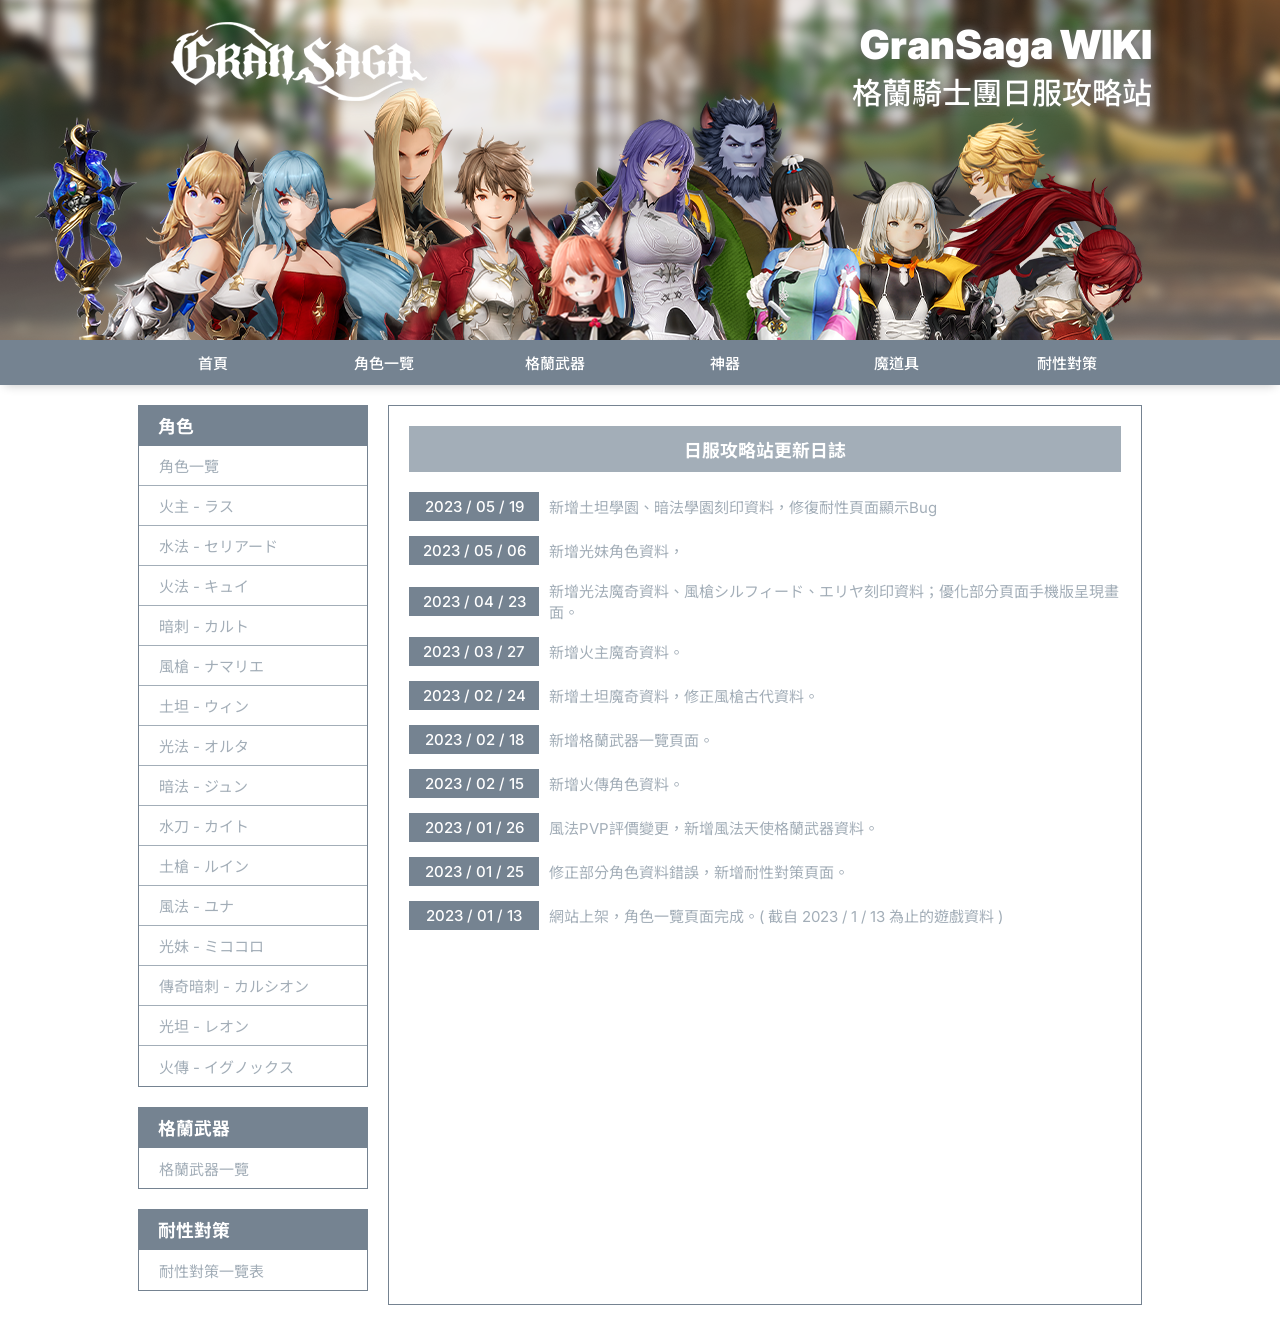
==== index.html @ 06c872b1 "mikokoro rank update" ====
<!DOCTYPE html>
<html lang="zh-tw">

<head>

  <!-- Google tag (gtag.js) -->
  <script async src="https://www.googletagmanager.com/gtag/js?id=G-GYT0PRQZS4"></script>
  <script>
    window.dataLayer = window.dataLayer || [];
    function gtag() { dataLayer.push(arguments); }
    gtag('js', new Date());

    gtag('config', 'G-GYT0PRQZS4');
  </script>

  <meta charset="UTF-8" />
  <link rel="icon" type="image/png" href="[data-uri]" />
  <meta name="viewport" content="width=device-width, initial-scale=1.0" />
  <title>GranSaga zh-tw wiki index</title>
  <script type="module" crossorigin src="./assets/index-f7aef36d.js"></script>
  <link rel="stylesheet" href="./assets/index-c92816d4.css">
</head>



<body>
  <div id="app"></div>
  
</body>

</html>
---- assets/index-c92816d4.css ----
@import"https://fonts.googleapis.com/css2?family=Inter:wght@100;200;300;400;500;600;700;800;900&family=Noto+Sans+JP:wght@100;300;400;500;700;900&family=Noto+Sans+TC:wght@100;300;400;500;700;900&display=swap";*{-webkit-box-sizing:border-box;-moz-box-sizing:border-box;box-sizing:border-box;padding:0;margin:0}body,div,h1,h2,h3,h4,h5,h6,form,input,button,textarea,th,td,figure{margin:0;padding:0;-moz-text-size-adjust:none;-ms-text-size-adjust:none;-webkit-text-size-adjust:none;text-size-adjust:none}img{max-width:100%;height:auto;border:0}h1,h2,h3,h4,h5,h6{font-size:100%;font-weight:400}table{border-collapse:collapse;border-spacing:0}a{text-decoration:none;-webkit-transition:all .3s;-moz-transition:all .3s;-o-transition:all .3s;transition:all .3s}a:hover{text-decoration:none}input,textarea{outline:none}.darkmode{--maincolor:#e8ecf0;--fontcolor:#88929B;--bgcolor:#394149;--hovercolor:black}.color-example{background-color:var(--maincolor, #758391)}:root{--p1920:calc(100vw / 1920);--p1440: calc(100vw / 1440);--p1100: calc(100vw / 1074);--p768: calc(100vw / 768);--p468: calc(100vw / 468)}html{font-size:15px}@media (max-width: 1074px){html{font-size:14px}}@media (max-width: 590px){html{font-size:15px}}body{font-family:Inter,Noto Sans TC,Noto Sans JP,sans-serif;width:100%;height:100%;min-height:100vh}[data-v-25824664]:root{--p1920:calc(100vw / 1920);--p1440: calc(100vw / 1440);--p1100: calc(100vw / 1074);--p768: calc(100vw / 768);--p468: calc(100vw / 468)}*[data-v-25824664]{-webkit-box-sizing:border-box;-moz-box-sizing:border-box;box-sizing:border-box;padding:0;margin:0}body[data-v-25824664],div[data-v-25824664],h1[data-v-25824664],h2[data-v-25824664],h3[data-v-25824664],h4[data-v-25824664],h5[data-v-25824664],h6[data-v-25824664],form[data-v-25824664],input[data-v-25824664],button[data-v-25824664],textarea[data-v-25824664],th[data-v-25824664],td[data-v-25824664],figure[data-v-25824664]{margin:0;padding:0;-moz-text-size-adjust:none;-ms-text-size-adjust:none;-webkit-text-size-adjust:none;text-size-adjust:none}img[data-v-25824664]{max-width:100%;height:auto;border:0}h1[data-v-25824664],h2[data-v-25824664],h3[data-v-25824664],h4[data-v-25824664],h5[data-v-25824664],h6[data-v-25824664]{font-size:100%;font-weight:400}table[data-v-25824664]{border-collapse:collapse;border-spacing:0}a[data-v-25824664]{text-decoration:none;-webkit-transition:all .3s;-moz-transition:all .3s;-o-transition:all .3s;transition:all .3s}a[data-v-25824664]:hover{text-decoration:none}input[data-v-25824664],textarea[data-v-25824664]{outline:none}.darkmode[data-v-25824664]{--maincolor:#e8ecf0;--fontcolor:#88929B;--bgcolor:#394149;--hovercolor:black}.color-example[data-v-25824664]{background-color:var(--maincolor, #758391)}#header[data-v-25824664]{width:100%;height:340px;background-image:url(../img/header/gransaga_banner.webp);background-position:top center}#header .container[data-v-25824664]{width:100%;max-width:1024px;margin:0 auto}#header .container .title-area[data-v-25824664]{padding-top:20px;display:flex;justify-content:flex-end;align-items:flex-end;flex-direction:column;color:#fff}#header .container .title-area h1[data-v-25824664]{font-size:40px;font-weight:900;text-shadow:0 0 10px rgb(112,112,112)}#header .container .title-area h2[data-v-25824664]{font-size:30px;font-weight:500;text-shadow:0 0 10px rgb(112,112,112)}.nav[data-v-25824664]{width:100%;height:45px;background-color:#758391;box-shadow:0 5px 10px -5px #c4c4c4}.nav .container[data-v-25824664]{width:100%;height:100%;max-width:1024px;margin:0 auto}.nav .container ul[data-v-25824664]{width:100%;height:100%;display:flex;justify-content:center;align-items:center;list-style:none}.nav .container ul li[data-v-25824664]{flex:1;height:100%;display:flex;justify-content:center;align-items:center}.nav .container ul li[data-v-25824664]:hover{background-color:#fff}.nav .container ul li a[data-v-25824664]{width:100%;height:100%;padding:5px 0;color:#fff;text-align:center;display:flex;justify-content:center;align-items:center;font-size:1rem;font-weight:500}.nav .container ul li:hover a[data-v-25824664]{color:#758391}[data-v-dbd8b3b2]:root{--p1920:calc(100vw / 1920);--p1440: calc(100vw / 1440);--p1100: calc(100vw / 1074);--p768: calc(100vw / 768);--p468: calc(100vw / 468)}*[data-v-dbd8b3b2]{-webkit-box-sizing:border-box;-moz-box-sizing:border-box;box-sizing:border-box;padding:0;margin:0}body[data-v-dbd8b3b2],div[data-v-dbd8b3b2],h1[data-v-dbd8b3b2],h2[data-v-dbd8b3b2],h3[data-v-dbd8b3b2],h4[data-v-dbd8b3b2],h5[data-v-dbd8b3b2],h6[data-v-dbd8b3b2],form[data-v-dbd8b3b2],input[data-v-dbd8b3b2],button[data-v-dbd8b3b2],textarea[data-v-dbd8b3b2],th[data-v-dbd8b3b2],td[data-v-dbd8b3b2],figure[data-v-dbd8b3b2]{margin:0;padding:0;-moz-text-size-adjust:none;-ms-text-size-adjust:none;-webkit-text-size-adjust:none;text-size-adjust:none}img[data-v-dbd8b3b2]{max-width:100%;height:auto;border:0}h1[data-v-dbd8b3b2],h2[data-v-dbd8b3b2],h3[data-v-dbd8b3b2],h4[data-v-dbd8b3b2],h5[data-v-dbd8b3b2],h6[data-v-dbd8b3b2]{font-size:100%;font-weight:400}table[data-v-dbd8b3b2]{border-collapse:collapse;border-spacing:0}a[data-v-dbd8b3b2]{text-decoration:none;-webkit-transition:all .3s;-moz-transition:all .3s;-o-transition:all .3s;transition:all .3s}a[data-v-dbd8b3b2]:hover{text-decoration:none}input[data-v-dbd8b3b2],textarea[data-v-dbd8b3b2]{outline:none}.darkmode[data-v-dbd8b3b2]{--maincolor:#e8ecf0;--fontcolor:#88929B;--bgcolor:#394149;--hovercolor:black}.color-example[data-v-dbd8b3b2]{background-color:var(--maincolor, #758391)}#sideNav[data-v-dbd8b3b2]{width:100%;padding-right:20px}#sideNav .menuList[data-v-dbd8b3b2]{width:100%;margin-bottom:20px}#sideNav .menuList .menuTitle[data-v-dbd8b3b2]{width:100%;padding:7px 20px;background-color:#758391;font-size:1.1875rem;font-weight:700;color:#fff}#sideNav .menuList .linkList[data-v-dbd8b3b2]{width:100%;list-style:none;border:1px solid #758391}#sideNav .menuList .linkList li[data-v-dbd8b3b2]{width:100%;height:40px;padding:0 20px;display:flex;justify-content:flex-start;align-items:center;border-bottom:1px solid #a3aeb8}#sideNav .menuList .linkList li[data-v-dbd8b3b2]:last-of-type{border-bottom:none}#sideNav .menuList .linkList li a[data-v-dbd8b3b2]{display:flex;justify-content:flex-start;align-items:center;width:100%;height:100%;color:#a3aeb8;font-size:1rem}#sideNav .menuList .linkList li a[data-v-dbd8b3b2]:hover{color:#596066;font-weight:600}[data-v-9b2aed6f]:root{--p1920:calc(100vw / 1920);--p1440: calc(100vw / 1440);--p1100: calc(100vw / 1074);--p768: calc(100vw / 768);--p468: calc(100vw / 468)}*[data-v-9b2aed6f]{-webkit-box-sizing:border-box;-moz-box-sizing:border-box;box-sizing:border-box;padding:0;margin:0}body[data-v-9b2aed6f],div[data-v-9b2aed6f],h1[data-v-9b2aed6f],h2[data-v-9b2aed6f],h3[data-v-9b2aed6f],h4[data-v-9b2aed6f],h5[data-v-9b2aed6f],h6[data-v-9b2aed6f],form[data-v-9b2aed6f],input[data-v-9b2aed6f],button[data-v-9b2aed6f],textarea[data-v-9b2aed6f],th[data-v-9b2aed6f],td[data-v-9b2aed6f],figure[data-v-9b2aed6f]{margin:0;padding:0;-moz-text-size-adjust:none;-ms-text-size-adjust:none;-webkit-text-size-adjust:none;text-size-adjust:none}img[data-v-9b2aed6f]{max-width:100%;height:auto;border:0}h1[data-v-9b2aed6f],h2[data-v-9b2aed6f],h3[data-v-9b2aed6f],h4[data-v-9b2aed6f],h5[data-v-9b2aed6f],h6[data-v-9b2aed6f]{font-size:100%;font-weight:400}table[data-v-9b2aed6f]{border-collapse:collapse;border-spacing:0}a[data-v-9b2aed6f]{text-decoration:none;-webkit-transition:all .3s;-moz-transition:all .3s;-o-transition:all .3s;transition:all .3s}a[data-v-9b2aed6f]:hover{text-decoration:none}input[data-v-9b2aed6f],textarea[data-v-9b2aed6f]{outline:none}.darkmode[data-v-9b2aed6f]{--maincolor:#e8ecf0;--fontcolor:#88929B;--bgcolor:#394149;--hovercolor:black}.color-example[data-v-9b2aed6f]{background-color:var(--maincolor, #758391)}#main[data-v-9b2aed6f]{width:100%;max-width:1024px;padding:20px 10px;min-height:100vh;margin:0 auto;display:flex;justify-content:flex-start;align-items:flex-start}@media (max-width: 1024px){#main[data-v-9b2aed6f]{flex-direction:column}}#main .side-nav[data-v-9b2aed6f]{width:250px}@media (max-width: 1024px){#main .side-nav[data-v-9b2aed6f]{display:none}}#main .container[data-v-9b2aed6f]{flex:1;min-height:100vh;border:1px solid #758391;padding:20px}@media (max-width: 1024px){#main .container[data-v-9b2aed6f]{flex:none;width:100%}}@media (max-width: 468px){#main .container[data-v-9b2aed6f]{padding:10px}}.div[data-v-15ea9dea]{background-color:#000}[data-v-822d76a8]:root{--p1920:calc(100vw / 1920);--p1440: calc(100vw / 1440);--p1100: calc(100vw / 1074);--p768: calc(100vw / 768);--p468: calc(100vw / 468)}*[data-v-822d76a8]{-webkit-box-sizing:border-box;-moz-box-sizing:border-box;box-sizing:border-box;padding:0;margin:0}body[data-v-822d76a8],div[data-v-822d76a8],h1[data-v-822d76a8],h2[data-v-822d76a8],h3[data-v-822d76a8],h4[data-v-822d76a8],h5[data-v-822d76a8],h6[data-v-822d76a8],form[data-v-822d76a8],input[data-v-822d76a8],button[data-v-822d76a8],textarea[data-v-822d76a8],th[data-v-822d76a8],td[data-v-822d76a8],figure[data-v-822d76a8]{margin:0;padding:0;-moz-text-size-adjust:none;-ms-text-size-adjust:none;-webkit-text-size-adjust:none;text-size-adjust:none}img[data-v-822d76a8]{max-width:100%;height:auto;border:0}h1[data-v-822d76a8],h2[data-v-822d76a8],h3[data-v-822d76a8],h4[data-v-822d76a8],h5[data-v-822d76a8],h6[data-v-822d76a8]{font-size:100%;font-weight:400}table[data-v-822d76a8]{border-collapse:collapse;border-spacing:0}a[data-v-822d76a8]{text-decoration:none;-webkit-transition:all .3s;-moz-transition:all .3s;-o-transition:all .3s;transition:all .3s}a[data-v-822d76a8]:hover{text-decoration:none}input[data-v-822d76a8],textarea[data-v-822d76a8]{outline:none}.darkmode[data-v-822d76a8]{--maincolor:#e8ecf0;--fontcolor:#88929B;--bgcolor:#394149;--hovercolor:black}.color-example[data-v-822d76a8]{background-color:var(--maincolor, #758391)}.sub-area[data-v-822d76a8]{width:100%;padding:10px;background-color:#a3aeb8;display:flex;justify-content:center;align-items:center}.sub-area h1[data-v-822d76a8]{font-size:1.1875rem;font-weight:700;color:#fff}[data-v-649648e4]:root{--p1920:calc(100vw / 1920);--p1440: calc(100vw / 1440);--p1100: calc(100vw / 1074);--p768: calc(100vw / 768);--p468: calc(100vw / 468)}*[data-v-649648e4]{-webkit-box-sizing:border-box;-moz-box-sizing:border-box;box-sizing:border-box;padding:0;margin:0}body[data-v-649648e4],div[data-v-649648e4],h1[data-v-649648e4],h2[data-v-649648e4],h3[data-v-649648e4],h4[data-v-649648e4],h5[data-v-649648e4],h6[data-v-649648e4],form[data-v-649648e4],input[data-v-649648e4],button[data-v-649648e4],textarea[data-v-649648e4],th[data-v-649648e4],td[data-v-649648e4],figure[data-v-649648e4]{margin:0;padding:0;-moz-text-size-adjust:none;-ms-text-size-adjust:none;-webkit-text-size-adjust:none;text-size-adjust:none}img[data-v-649648e4]{max-width:100%;height:auto;border:0}h1[data-v-649648e4],h2[data-v-649648e4],h3[data-v-649648e4],h4[data-v-649648e4],h5[data-v-649648e4],h6[data-v-649648e4]{font-size:100%;font-weight:400}table[data-v-649648e4]{border-collapse:collapse;border-spacing:0}a[data-v-649648e4]{text-decoration:none;-webkit-transition:all .3s;-moz-transition:all .3s;-o-transition:all .3s;transition:all .3s}a[data-v-649648e4]:hover{text-decoration:none}input[data-v-649648e4],textarea[data-v-649648e4]{outline:none}.darkmode[data-v-649648e4]{--maincolor:#e8ecf0;--fontcolor:#88929B;--bgcolor:#394149;--hovercolor:black}.color-example[data-v-649648e4]{background-color:var(--maincolor, #758391)}.update-history[data-v-649648e4]{width:100%;list-style:none;margin-top:20px}.update-history li[data-v-649648e4]{display:flex;justify-content:flex-start;align-items:center;margin-bottom:15px}@media (max-width: 768px){.update-history li[data-v-649648e4]{flex-direction:column;display:flex;justify-content:flex-start;align-items:flex-start;margin-bottom:20px}}.update-history li .date[data-v-649648e4]{padding:5px 10px;min-width:130px;background-color:#758391;color:#fff;font-weight:500;display:flex;justify-content:center;align-items:center;margin-right:10px}@media (max-width: 768px){.update-history li .date[data-v-649648e4]{margin-right:0;width:100%}}.update-history li .content[data-v-649648e4]{color:#a3aeb8}@media (max-width: 768px){.update-history li .content[data-v-649648e4]{margin-top:5px}}[data-v-cb3a3312]:root{--p1920:calc(100vw / 1920);--p1440: calc(100vw / 1440);--p1100: calc(100vw / 1074);--p768: calc(100vw / 768);--p468: calc(100vw / 468)}*[data-v-cb3a3312]{-webkit-box-sizing:border-box;-moz-box-sizing:border-box;box-sizing:border-box;padding:0;margin:0}body[data-v-cb3a3312],div[data-v-cb3a3312],h1[data-v-cb3a3312],h2[data-v-cb3a3312],h3[data-v-cb3a3312],h4[data-v-cb3a3312],h5[data-v-cb3a3312],h6[data-v-cb3a3312],form[data-v-cb3a3312],input[data-v-cb3a3312],button[data-v-cb3a3312],textarea[data-v-cb3a3312],th[data-v-cb3a3312],td[data-v-cb3a3312],figure[data-v-cb3a3312]{margin:0;padding:0;-moz-text-size-adjust:none;-ms-text-size-adjust:none;-webkit-text-size-adjust:none;text-size-adjust:none}img[data-v-cb3a3312]{max-width:100%;height:auto;border:0}h1[data-v-cb3a3312],h2[data-v-cb3a3312],h3[data-v-cb3a3312],h4[data-v-cb3a3312],h5[data-v-cb3a3312],h6[data-v-cb3a3312]{font-size:100%;font-weight:400}table[data-v-cb3a3312]{border-collapse:collapse;border-spacing:0}a[data-v-cb3a3312]{text-decoration:none;-webkit-transition:all .3s;-moz-transition:all .3s;-o-transition:all .3s;transition:all .3s}a[data-v-cb3a3312]:hover{text-decoration:none}input[data-v-cb3a3312],textarea[data-v-cb3a3312]{outline:none}.darkmode[data-v-cb3a3312]{--maincolor:#e8ecf0;--fontcolor:#88929B;--bgcolor:#394149;--hovercolor:black}.color-example[data-v-cb3a3312]{background-color:var(--maincolor, #758391)}.cha-photo-link[data-v-cb3a3312]{width:100%;display:flex;justify-content:flex-start;align-items:flex-start;flex-wrap:wrap;margin:20px 0 50px}.cha-photo-link .cha-card[data-v-cb3a3312]{width:14.2857142857%;padding:10px;margin-bottom:5px}@media (max-width: 468px){.cha-photo-link .cha-card[data-v-cb3a3312]{width:20%;padding:2px}}.cha-photo-link .cha-card .img-box[data-v-cb3a3312],.cha-photo-link .cha-card .img-box img[data-v-cb3a3312]{width:100%}.cha-photo-link .cha-card .content[data-v-cb3a3312]{width:100%;color:#a3aeb8;display:flex;justify-content:center;align-items:center;flex-direction:column;text-align:center;font-size:13px}@media (max-width: 468px){.cha-photo-link .cha-card .content[data-v-cb3a3312]{display:none}}[data-v-dbdf8dc6]:root{--p1920:calc(100vw / 1920);--p1440: calc(100vw / 1440);--p1100: calc(100vw / 1074);--p768: calc(100vw / 768);--p468: calc(100vw / 468)}*[data-v-dbdf8dc6]{-webkit-box-sizing:border-box;-moz-box-sizing:border-box;box-sizing:border-box;padding:0;margin:0}body[data-v-dbdf8dc6],div[data-v-dbdf8dc6],h1[data-v-dbdf8dc6],h2[data-v-dbdf8dc6],h3[data-v-dbdf8dc6],h4[data-v-dbdf8dc6],h5[data-v-dbdf8dc6],h6[data-v-dbdf8dc6],form[data-v-dbdf8dc6],input[data-v-dbdf8dc6],button[data-v-dbdf8dc6],textarea[data-v-dbdf8dc6],th[data-v-dbdf8dc6],td[data-v-dbdf8dc6],figure[data-v-dbdf8dc6]{margin:0;padding:0;-moz-text-size-adjust:none;-ms-text-size-adjust:none;-webkit-text-size-adjust:none;text-size-adjust:none}img[data-v-dbdf8dc6]{max-width:100%;height:auto;border:0}h1[data-v-dbdf8dc6],h2[data-v-dbdf8dc6],h3[data-v-dbdf8dc6],h4[data-v-dbdf8dc6],h5[data-v-dbdf8dc6],h6[data-v-dbdf8dc6]{font-size:100%;font-weight:400}table[data-v-dbdf8dc6]{border-collapse:collapse;border-spacing:0}a[data-v-dbdf8dc6]{text-decoration:none;-webkit-transition:all .3s;-moz-transition:all .3s;-o-transition:all .3s;transition:all .3s}a[data-v-dbdf8dc6]:hover{text-decoration:none}input[data-v-dbdf8dc6],textarea[data-v-dbdf8dc6]{outline:none}.darkmode[data-v-dbdf8dc6]{--maincolor:#e8ecf0;--fontcolor:#88929B;--bgcolor:#394149;--hovercolor:black}.color-example[data-v-dbdf8dc6]{background-color:var(--maincolor, #758391)}.title-area[data-v-dbdf8dc6]{width:100%;padding:10px;background-color:#758391;display:flex;justify-content:center;align-items:center}.title-area h1[data-v-dbdf8dc6]{font-size:1.375rem;font-weight:700;color:#fff}[data-v-c84ad599]:root{--p1920:calc(100vw / 1920);--p1440: calc(100vw / 1440);--p1100: calc(100vw / 1074);--p768: calc(100vw / 768);--p468: calc(100vw / 468)}*[data-v-c84ad599]{-webkit-box-sizing:border-box;-moz-box-sizing:border-box;box-sizing:border-box;padding:0;margin:0}body[data-v-c84ad599],div[data-v-c84ad599],h1[data-v-c84ad599],h2[data-v-c84ad599],h3[data-v-c84ad599],h4[data-v-c84ad599],h5[data-v-c84ad599],h6[data-v-c84ad599],form[data-v-c84ad599],input[data-v-c84ad599],button[data-v-c84ad599],textarea[data-v-c84ad599],th[data-v-c84ad599],td[data-v-c84ad599],figure[data-v-c84ad599]{margin:0;padding:0;-moz-text-size-adjust:none;-ms-text-size-adjust:none;-webkit-text-size-adjust:none;text-size-adjust:none}img[data-v-c84ad599]{max-width:100%;height:auto;border:0}h1[data-v-c84ad599],h2[data-v-c84ad599],h3[data-v-c84ad599],h4[data-v-c84ad599],h5[data-v-c84ad599],h6[data-v-c84ad599]{font-size:100%;font-weight:400}table[data-v-c84ad599]{border-collapse:collapse;border-spacing:0}a[data-v-c84ad599]{text-decoration:none;-webkit-transition:all .3s;-moz-transition:all .3s;-o-transition:all .3s;transition:all .3s}a[data-v-c84ad599]:hover{text-decoration:none}input[data-v-c84ad599],textarea[data-v-c84ad599]{outline:none}.darkmode[data-v-c84ad599]{--maincolor:#e8ecf0;--fontcolor:#88929B;--bgcolor:#394149;--hovercolor:black}.color-example[data-v-c84ad599]{background-color:var(--maincolor, #758391)}table[data-v-c84ad599]{width:100%;margin:20px 0 0}table tr[data-v-c84ad599]{border:1px solid #a3aeb8}table tr .rankTitle[data-v-c84ad599]{width:150px;background-color:#758391;text-align:center}@media (max-width: 468px){table tr .rankTitle[data-v-c84ad599]{width:60px}}table tr .rankTitle h3[data-v-c84ad599]{color:#fff;font-size:1.1875rem;font-weight:700}@media (max-width: 468px){table tr .rankContent[data-v-c84ad599]{padding:5px 0}}table tr .rankContent a[data-v-c84ad599]{width:80px;height:80px;display:inline-block;padding:5px}@media (max-width: 468px){table tr .rankContent a[data-v-c84ad599]{width:25%;height:auto;padding:px}}.refer[data-v-c84ad599]{width:100%;padding:5px 0 50px;display:flex;justify-content:flex-end;align-items:center;color:#596066}.refer a[data-v-c84ad599]{color:#277fc7}[data-v-533b5e69]:root{--p1920:calc(100vw / 1920);--p1440: calc(100vw / 1440);--p1100: calc(100vw / 1074);--p768: calc(100vw / 768);--p468: calc(100vw / 468)}*[data-v-533b5e69]{-webkit-box-sizing:border-box;-moz-box-sizing:border-box;box-sizing:border-box;padding:0;margin:0}body[data-v-533b5e69],div[data-v-533b5e69],h1[data-v-533b5e69],h2[data-v-533b5e69],h3[data-v-533b5e69],h4[data-v-533b5e69],h5[data-v-533b5e69],h6[data-v-533b5e69],form[data-v-533b5e69],input[data-v-533b5e69],button[data-v-533b5e69],textarea[data-v-533b5e69],th[data-v-533b5e69],td[data-v-533b5e69],figure[data-v-533b5e69]{margin:0;padding:0;-moz-text-size-adjust:none;-ms-text-size-adjust:none;-webkit-text-size-adjust:none;text-size-adjust:none}img[data-v-533b5e69]{max-width:100%;height:auto;border:0}h1[data-v-533b5e69],h2[data-v-533b5e69],h3[data-v-533b5e69],h4[data-v-533b5e69],h5[data-v-533b5e69],h6[data-v-533b5e69]{font-size:100%;font-weight:400}table[data-v-533b5e69]{border-collapse:collapse;border-spacing:0}a[data-v-533b5e69]{text-decoration:none;-webkit-transition:all .3s;-moz-transition:all .3s;-o-transition:all .3s;transition:all .3s}a[data-v-533b5e69]:hover{text-decoration:none}input[data-v-533b5e69],textarea[data-v-533b5e69]{outline:none}.darkmode[data-v-533b5e69]{--maincolor:#e8ecf0;--fontcolor:#88929B;--bgcolor:#394149;--hovercolor:black}.color-example[data-v-533b5e69]{background-color:var(--maincolor, #758391)}#character[data-v-533b5e69]{width:100%}#character .note[data-v-533b5e69]{width:100%;padding:20px 20px 0;color:#a3aeb8}#character .note p span[data-v-533b5e69]{color:#cc390c;font-weight:700}[data-v-5b15af93]:root{--p1920:calc(100vw / 1920);--p1440: calc(100vw / 1440);--p1100: calc(100vw / 1074);--p768: calc(100vw / 768);--p468: calc(100vw / 468)}*[data-v-5b15af93]{-webkit-box-sizing:border-box;-moz-box-sizing:border-box;box-sizing:border-box;padding:0;margin:0}body[data-v-5b15af93],div[data-v-5b15af93],h1[data-v-5b15af93],h2[data-v-5b15af93],h3[data-v-5b15af93],h4[data-v-5b15af93],h5[data-v-5b15af93],h6[data-v-5b15af93],form[data-v-5b15af93],input[data-v-5b15af93],button[data-v-5b15af93],textarea[data-v-5b15af93],th[data-v-5b15af93],td[data-v-5b15af93],figure[data-v-5b15af93]{margin:0;padding:0;-moz-text-size-adjust:none;-ms-text-size-adjust:none;-webkit-text-size-adjust:none;text-size-adjust:none}img[data-v-5b15af93]{max-width:100%;height:auto;border:0}h1[data-v-5b15af93],h2[data-v-5b15af93],h3[data-v-5b15af93],h4[data-v-5b15af93],h5[data-v-5b15af93],h6[data-v-5b15af93]{font-size:100%;font-weight:400}table[data-v-5b15af93]{border-collapse:collapse;border-spacing:0}a[data-v-5b15af93]{text-decoration:none;-webkit-transition:all .3s;-moz-transition:all .3s;-o-transition:all .3s;transition:all .3s}a[data-v-5b15af93]:hover{text-decoration:none}input[data-v-5b15af93],textarea[data-v-5b15af93]{outline:none}.darkmode[data-v-5b15af93]{--maincolor:#e8ecf0;--fontcolor:#88929B;--bgcolor:#394149;--hovercolor:black}.color-example[data-v-5b15af93]{background-color:var(--maincolor, #758391)}table[data-v-5b15af93]{width:100%}table tr[data-v-5b15af93]{border:1px solid #a3aeb8}table tr .rankTitle[data-v-5b15af93]{background-color:#e9eaeb;text-align:center}table tr .rankTitle img[data-v-5b15af93]{width:60px}@media (max-width: 468px){table tr .rankTitle img[data-v-5b15af93]{width:45px}}table tr .rankContent[data-v-5b15af93]{width:20%}table tr .rankContent .card[data-v-5b15af93]{padding:10px 5px;display:flex;justify-content:center;align-items:center;flex-direction:column}table tr .rankContent .card img[data-v-5b15af93]{width:70px;cursor:pointer}@media (max-width: 468px){table tr .rankContent .card img[data-v-5b15af93]{width:55px}}table tr .rankContent .card .title[data-v-5b15af93]{color:#758391;font-weight:500}@media (max-width: 468px){table tr .rankContent .card .title[data-v-5b15af93]{display:none}}table tr .rankContent .card .rank[data-v-5b15af93]{color:#a3aeb8}@media (max-width: 468px){table tr .rankContent .card .rank[data-v-5b15af93]{display:none}}.refer[data-v-5b15af93]{width:100%;padding:5px 0 50px;display:flex;justify-content:flex-end;align-items:center;color:#596066}.refer a[data-v-5b15af93]{color:#277fc7}.lightBox[data-v-5b15af93]{position:fixed;z-index:100;top:0;left:0;width:100%;height:100vh;background-color:#000c;display:flex;justify-content:center;align-items:center;padding:50px 20px}@media (max-width: 768px){.lightBox[data-v-5b15af93]{padding:50px 20px}}.lightBox .container[data-v-5b15af93]{padding:20px;width:775px;background-color:#f0f0f0;max-height:calc(100vh - 100px);overflow:auto}@media (max-width: 468px){.lightBox .container[data-v-5b15af93]{padding:15px}}@media (max-width: 768px){.lightBox .container[data-v-5b15af93]{max-height:calc(100vh - 100px)}}@media (max-width: 468px){.lightBox .container[data-v-5b15af93]{max-height:calc(100vh - 150px)}}.lightBox .container[data-v-5b15af93]::-webkit-scrollbar{background-color:#c2c2c2;width:8px}.lightBox .container[data-v-5b15af93]::-webkit-scrollbar-thumb{background-color:#758391}.lightBox .container img[data-v-5b15af93]{width:100%;display:block}.lightBox .container .kyara-table[data-v-5b15af93]{width:100%}.lightBox .container .kyara-table tr[data-v-5b15af93]{height:50px}.lightBox .container .kyara-table tr td[data-v-5b15af93]{width:25%}.lightBox .container .kyara-table tr td .card[data-v-5b15af93]{display:flex;justify-content:center;align-items:center;padding:5px 0}.lightBox .container .kyara-table tr td .card span[data-v-5b15af93]{color:#596066}@media (max-width: 468px){.lightBox .container .kyara-table tr td .card span[data-v-5b15af93]{font-size:13px}}.lightBox .container .kyara-table tr td .card span .name[data-v-5b15af93]{color:#3a3e42;font-weight:700}.lightBox .container .kyara-table tr td .card img[data-v-5b15af93]{width:40px}@media (max-width: 468px){.lightBox .container .kyara-table tr td .card img[data-v-5b15af93]{width:30px}}.lightBox .container .skill-table[data-v-5b15af93]{margin-top:15px}.lightBox .container .skill-table tr .td-title[data-v-5b15af93]{width:150px;text-align:center;background-color:#758391;color:#fff;font-size:1rem;font-weight:500;padding:5px}@media (max-width: 468px){.lightBox .container .skill-table tr .td-title[data-v-5b15af93]{width:75px}}.lightBox .container .skill-table tr .td-content[data-v-5b15af93]{padding:5px 15px;font-size:1rem;font-weight:500;color:#596066}@media (max-width: 468px){.lightBox .container .skill-table tr .td-content[data-v-5b15af93]{padding:10px 15px}}.lightBox .container .skill-table tr:nth-child(even) .td-title[data-v-5b15af93]{background-color:#596775}.lightBox .container .break-table[data-v-5b15af93]{margin-top:15px}.lightBox .container .break-table tr .td-title[data-v-5b15af93]{width:150px;text-align:center;background-color:#99a4af;color:#fff;font-size:1rem;font-weight:500;padding:5px}@media (max-width: 468px){.lightBox .container .break-table tr .td-title[data-v-5b15af93]{width:75px}}.lightBox .container .break-table tr .td-content[data-v-5b15af93]{padding:5px 15px;font-size:1rem;font-weight:500;color:#596066}@media (max-width: 468px){.lightBox .container .break-table tr .td-content[data-v-5b15af93]{padding:10px 15px}}.lightBox .container .break-table tr:nth-child(even) .td-title[data-v-5b15af93]{background-color:#b0b7be}.lightBox .container .break-table .title td[data-v-5b15af93]{padding:5px;text-align:center;background-color:#758391;color:#fff;font-size:1rem;font-weight:500}.lightBox .refer[data-v-5b15af93]{width:100%;padding:5px 0 0;display:flex;justify-content:flex-end;align-items:center;color:#596066}.lightBox .refer a[data-v-5b15af93]{color:#277fc7}@media (max-width: 468px){.lightBox .refer[data-v-5b15af93]{flex-direction:column;display:flex;justify-content:flex-start;align-items:flex-start}}[data-v-2f9f7982]:root{--p1920:calc(100vw / 1920);--p1440: calc(100vw / 1440);--p1100: calc(100vw / 1074);--p768: calc(100vw / 768);--p468: calc(100vw / 468)}*[data-v-2f9f7982]{-webkit-box-sizing:border-box;-moz-box-sizing:border-box;box-sizing:border-box;padding:0;margin:0}body[data-v-2f9f7982],div[data-v-2f9f7982],h1[data-v-2f9f7982],h2[data-v-2f9f7982],h3[data-v-2f9f7982],h4[data-v-2f9f7982],h5[data-v-2f9f7982],h6[data-v-2f9f7982],form[data-v-2f9f7982],input[data-v-2f9f7982],button[data-v-2f9f7982],textarea[data-v-2f9f7982],th[data-v-2f9f7982],td[data-v-2f9f7982],figure[data-v-2f9f7982]{margin:0;padding:0;-moz-text-size-adjust:none;-ms-text-size-adjust:none;-webkit-text-size-adjust:none;text-size-adjust:none}img[data-v-2f9f7982]{max-width:100%;height:auto;border:0}h1[data-v-2f9f7982],h2[data-v-2f9f7982],h3[data-v-2f9f7982],h4[data-v-2f9f7982],h5[data-v-2f9f7982],h6[data-v-2f9f7982]{font-size:100%;font-weight:400}table[data-v-2f9f7982]{border-collapse:collapse;border-spacing:0}a[data-v-2f9f7982]{text-decoration:none;-webkit-transition:all .3s;-moz-transition:all .3s;-o-transition:all .3s;transition:all .3s}a[data-v-2f9f7982]:hover{text-decoration:none}input[data-v-2f9f7982],textarea[data-v-2f9f7982]{outline:none}.darkmode[data-v-2f9f7982]{--maincolor:#e8ecf0;--fontcolor:#88929B;--bgcolor:#394149;--hovercolor:black}.color-example[data-v-2f9f7982]{background-color:var(--maincolor, #758391)}.banner-area[data-v-2f9f7982]{width:100%;margin-bottom:20px}.banner-area img[data-v-2f9f7982]{width:100%;display:block}.dataTable[data-v-2f9f7982]{width:100%;border:1px solid #a3aeb8;margin-bottom:50px}.dataTable .dataTableTd[data-v-2f9f7982]{font-size:1rem;font-weight:400;padding:10px;text-align:center}.dataTable .dataTableTd .title[data-v-2f9f7982]{color:#a3aeb8}.dataTable .dataTableTd .content[data-v-2f9f7982]{margin:10px 0;color:#596066;font-size:1.375rem;font-weight:700}.dataTable .dataTableTd .content img[data-v-2f9f7982]{width:35px}.dataTable .dataTableTd .smallcontent[data-v-2f9f7982]{margin:10px 0;color:#596066;font-size:1.1875rem;font-weight:700}[data-v-aa55f1f9]:root{--p1920:calc(100vw / 1920);--p1440: calc(100vw / 1440);--p1100: calc(100vw / 1074);--p768: calc(100vw / 768);--p468: calc(100vw / 468)}*[data-v-aa55f1f9]{-webkit-box-sizing:border-box;-moz-box-sizing:border-box;box-sizing:border-box;padding:0;margin:0}body[data-v-aa55f1f9],div[data-v-aa55f1f9],h1[data-v-aa55f1f9],h2[data-v-aa55f1f9],h3[data-v-aa55f1f9],h4[data-v-aa55f1f9],h5[data-v-aa55f1f9],h6[data-v-aa55f1f9],form[data-v-aa55f1f9],input[data-v-aa55f1f9],button[data-v-aa55f1f9],textarea[data-v-aa55f1f9],th[data-v-aa55f1f9],td[data-v-aa55f1f9],figure[data-v-aa55f1f9]{margin:0;padding:0;-moz-text-size-adjust:none;-ms-text-size-adjust:none;-webkit-text-size-adjust:none;text-size-adjust:none}img[data-v-aa55f1f9]{max-width:100%;height:auto;border:0}h1[data-v-aa55f1f9],h2[data-v-aa55f1f9],h3[data-v-aa55f1f9],h4[data-v-aa55f1f9],h5[data-v-aa55f1f9],h6[data-v-aa55f1f9]{font-size:100%;font-weight:400}table[data-v-aa55f1f9]{border-collapse:collapse;border-spacing:0}a[data-v-aa55f1f9]{text-decoration:none;-webkit-transition:all .3s;-moz-transition:all .3s;-o-transition:all .3s;transition:all .3s}a[data-v-aa55f1f9]:hover{text-decoration:none}input[data-v-aa55f1f9],textarea[data-v-aa55f1f9]{outline:none}.darkmode[data-v-aa55f1f9]{--maincolor:#e8ecf0;--fontcolor:#88929B;--bgcolor:#394149;--hovercolor:black}.color-example[data-v-aa55f1f9]{background-color:var(--maincolor, #758391)}#artifact .RankList[data-v-aa55f1f9]{width:100%;display:flex;justify-content:flex-start;align-items:center;list-style:none;flex-wrap:wrap;border:1px solid #a3aeb8;margin:20px 0 10px}#artifact .RankList li[data-v-aa55f1f9]{flex:1;height:100%;font-size:1.1875rem;color:#a3aeb8;display:flex;justify-content:center;align-items:center;padding:8px 0;border-right:1px solid #a3aeb8;cursor:pointer}#artifact .RankList li[data-v-aa55f1f9]:last-child{border-right:none}#artifact .RankList li[data-v-aa55f1f9]:hover{background-color:#eff1f3}#artifact .RankList .act[data-v-aa55f1f9]{background-color:#a3aeb8!important;color:#fff!important}#artifact .categoryFilter[data-v-aa55f1f9]{width:100%;display:flex;justify-content:flex-start;align-items:center;list-style:none;flex-wrap:wrap;background-color:#eff1f3;margin-bottom:20px}#artifact .categoryFilter li[data-v-aa55f1f9]{width:25%;height:100%;display:flex;justify-content:center;align-items:center;padding:8px 0;cursor:pointer;color:#a3aeb8}@media (max-width: 468px){#artifact .categoryFilter li[data-v-aa55f1f9]{width:50%}}#artifact .categoryFilter li[data-v-aa55f1f9]:hover{color:#596066;font-weight:700;background-color:#cdcfd1}#artifact .categoryFilter .act[data-v-aa55f1f9]{background-color:#596066!important;color:#fff!important;font-weight:700!important}#artifact .afList[data-v-aa55f1f9]{list-style:none;width:100%;padding:10px 0}#artifact .afList .afListItem[data-v-aa55f1f9]{width:100%;height:auto;border:1px solid #a3aeb8;margin-bottom:15px;display:flex;justify-content:flex-start;align-items:flex-start}@media (max-width: 768px){#artifact .afList .afListItem[data-v-aa55f1f9]{flex-direction:column}}#artifact .afList .afListItem .img-box[data-v-aa55f1f9]{padding:10px 5px;height:100%;width:150px;display:flex;justify-content:flex-start;align-items:center;flex-direction:column}@media (max-width: 768px){#artifact .afList .afListItem .img-box[data-v-aa55f1f9]{width:100%}}#artifact .afList .afListItem .img-box img[data-v-aa55f1f9]{width:100px;cursor:pointer}#artifact .afList .afListItem .info-box[data-v-aa55f1f9]{flex:1;list-style:none;border-left:1px solid #a3aeb8;font-weight:500}@media (max-width: 768px){#artifact .afList .afListItem .info-box[data-v-aa55f1f9]{width:100%;border-left:none;border-top:1px solid #a3aeb8}}#artifact .afList .afListItem .info-box li[data-v-aa55f1f9]{width:100%;color:#596066;font-size:1rem;display:flex;justify-content:flex-start;align-items:flex-start;border-bottom:1px solid #a3aeb8}#artifact .afList .afListItem .info-box li[data-v-aa55f1f9]:last-of-type{border-bottom:none}#artifact .afList .afListItem .info-box li .title[data-v-aa55f1f9]{width:100px;padding:10px;display:flex;justify-content:center;align-items:center;color:#a3aeb8}#artifact .afList .afListItem .info-box li .content[data-v-aa55f1f9]{flex:1;border-left:1px solid #a3aeb8}#artifact .afList .afListItem .info-box li .effect[data-v-aa55f1f9]{padding:10px}#artifact .afList .afListItem .info-box li .title-box[data-v-aa55f1f9]{width:100%;padding:10px;display:flex;justify-content:center;align-items:center}#artifact .afList .afListItem .info-box li .rank-box[data-v-aa55f1f9]{padding:5px;flex:1;border-right:1px solid #a3aeb8;display:flex;justify-content:center;align-items:center}#artifact .afList .afListItem .info-box li .rank-box[data-v-aa55f1f9]:last-of-type{border-right:none}#artifact .afList .afListItem .info-box li .rank-box img[data-v-aa55f1f9]{width:35px}#artifact .afList .afListItem .info-box li .break .break-effect[data-v-aa55f1f9]{display:flex;justify-content:flex-start;align-items:flex-start;border-bottom:1px solid #a3aeb8}#artifact .afList .afListItem .info-box li .break .break-effect[data-v-aa55f1f9]:last-of-type{border-bottom:none}#artifact .afList .afListItem .info-box li .break .break-effect .break-title[data-v-aa55f1f9]{padding:5px;width:75px;display:flex;justify-content:center;align-items:center;color:#a3aeb8}#artifact .afList .afListItem .info-box li .break .break-effect .break-content[data-v-aa55f1f9]{padding:5px;border-left:1px solid #a3aeb8}.lightBox[data-v-aa55f1f9]{position:fixed;z-index:100;top:0;left:0;width:100%;height:100vh;background-color:#000c;display:flex;justify-content:center;align-items:center;padding:20px}@media (max-width: 768px){.lightBox[data-v-aa55f1f9]{padding:50px 20px}}.lightBox .container[data-v-aa55f1f9]{font-weight:500;padding:20px;width:775px;background-color:#fff;max-height:calc(100vh - 40px);overflow:auto}@media (max-width: 468px){.lightBox .container[data-v-aa55f1f9]{padding:15px}}@media (max-width: 768px){.lightBox .container[data-v-aa55f1f9]{max-height:calc(100vh - 100px)}}@media (max-width: 468px){.lightBox .container[data-v-aa55f1f9]{max-height:calc(100vh - 150px)}}.lightBox .container[data-v-aa55f1f9]::-webkit-scrollbar{background-color:#c2c2c2;width:8px}.lightBox .container[data-v-aa55f1f9]::-webkit-scrollbar-thumb{background-color:#758391}.lightBox .container .img-box[data-v-aa55f1f9]{width:100%;padding:10px;display:flex;justify-content:center;align-items:center;border:1px solid #a3aeb8;border-bottom:none}.lightBox .container .img-box img[data-v-aa55f1f9]{width:125px}.lightBox .container .info-table[data-v-aa55f1f9]{width:100%;border-color:#a3aeb8}.lightBox .container .info-table tr[data-v-aa55f1f9]{height:40px}.lightBox .container .info-table tr td[data-v-aa55f1f9]{width:25%}.lightBox .container .info-table tr td .card[data-v-aa55f1f9]{display:flex;justify-content:center;align-items:center;padding:5px 0}.lightBox .container .info-table tr td .card span[data-v-aa55f1f9]{color:#596066}.lightBox .container .info-table tr td .card span .name[data-v-aa55f1f9]{color:#3a3e42;font-weight:700}.lightBox .container .info-table tr td .card img[data-v-aa55f1f9]{width:40px}@media (max-width: 468px){.lightBox .container .info-table tr td .card img[data-v-aa55f1f9]{width:30px}}.lightBox .container .info-box[data-v-aa55f1f9]{flex:1;list-style:none;border:1px solid #a3aeb8;margin-top:15px}.lightBox .container .info-box li[data-v-aa55f1f9]{width:100%;color:#596066;font-size:1rem;display:flex;justify-content:flex-start;align-items:flex-start;border-bottom:1px solid #a3aeb8}.lightBox .container .info-box li[data-v-aa55f1f9]:last-of-type{border-bottom:none}.lightBox .container .info-box li .title[data-v-aa55f1f9]{width:100px;padding:5px;display:flex;justify-content:center;align-items:center;color:#a3aeb8}.lightBox .container .info-box li .content[data-v-aa55f1f9]{flex:1;border-left:1px solid #a3aeb8}.lightBox .container .info-box li .effect[data-v-aa55f1f9]{padding:5px}.lightBox .container .info-box li .rank-box[data-v-aa55f1f9]{padding:5px;flex:1;border-right:1px solid #a3aeb8;display:flex;justify-content:center;align-items:center}.lightBox .container .info-box li .rank-box[data-v-aa55f1f9]:last-of-type{border-right:none}.lightBox .container .info-box li .rank-box img[data-v-aa55f1f9]{width:35px}.lightBox .container .info-box li .break .break-effect[data-v-aa55f1f9]{display:flex;justify-content:flex-start;align-items:flex-start;border-bottom:1px solid #a3aeb8}.lightBox .container .info-box li .break .break-effect[data-v-aa55f1f9]:last-of-type{border-bottom:none}.lightBox .container .info-box li .break .break-effect .break-title[data-v-aa55f1f9]{padding:5px;width:75px;display:flex;justify-content:center;align-items:center;color:#a3aeb8}.lightBox .container .info-box li .break .break-effect .break-content[data-v-aa55f1f9]{padding:5px;border-left:1px solid #a3aeb8}[data-v-7ab35fdd]:root{--p1920:calc(100vw / 1920);--p1440: calc(100vw / 1440);--p1100: calc(100vw / 1074);--p768: calc(100vw / 768);--p468: calc(100vw / 468)}*[data-v-7ab35fdd]{-webkit-box-sizing:border-box;-moz-box-sizing:border-box;box-sizing:border-box;padding:0;margin:0}body[data-v-7ab35fdd],div[data-v-7ab35fdd],h1[data-v-7ab35fdd],h2[data-v-7ab35fdd],h3[data-v-7ab35fdd],h4[data-v-7ab35fdd],h5[data-v-7ab35fdd],h6[data-v-7ab35fdd],form[data-v-7ab35fdd],input[data-v-7ab35fdd],button[data-v-7ab35fdd],textarea[data-v-7ab35fdd],th[data-v-7ab35fdd],td[data-v-7ab35fdd],figure[data-v-7ab35fdd]{margin:0;padding:0;-moz-text-size-adjust:none;-ms-text-size-adjust:none;-webkit-text-size-adjust:none;text-size-adjust:none}img[data-v-7ab35fdd]{max-width:100%;height:auto;border:0}h1[data-v-7ab35fdd],h2[data-v-7ab35fdd],h3[data-v-7ab35fdd],h4[data-v-7ab35fdd],h5[data-v-7ab35fdd],h6[data-v-7ab35fdd]{font-size:100%;font-weight:400}table[data-v-7ab35fdd]{border-collapse:collapse;border-spacing:0}a[data-v-7ab35fdd]{text-decoration:none;-webkit-transition:all .3s;-moz-transition:all .3s;-o-transition:all .3s;transition:all .3s}a[data-v-7ab35fdd]:hover{text-decoration:none}input[data-v-7ab35fdd],textarea[data-v-7ab35fdd]{outline:none}.darkmode[data-v-7ab35fdd]{--maincolor:#e8ecf0;--fontcolor:#88929B;--bgcolor:#394149;--hovercolor:black}.color-example[data-v-7ab35fdd]{background-color:var(--maincolor, #758391)}#taisei[data-v-7ab35fdd],#taisei .anchorArea[data-v-7ab35fdd]{width:100%}#taisei .anchorArea ul[data-v-7ab35fdd]{width:100%;list-style:none;display:flex;justify-content:flex-start;align-items:flex-start;flex-wrap:wrap;margin:10px 0}#taisei .anchorArea ul li[data-v-7ab35fdd]{width:33.3333333333%;display:flex;justify-content:center;align-items:center;padding:10px 0;color:#a3aeb8;cursor:pointer}#taisei .anchorArea ul li[data-v-7ab35fdd]:hover{color:#596066;font-weight:700}#taisei .taiseiContent[data-v-7ab35fdd]{width:100%}#taisei .taiseiContent table[data-v-7ab35fdd]{width:100%;margin-top:10px;border:1px solid #596066}#taisei .taiseiContent table thead tr th[data-v-7ab35fdd]{padding:10px;background-color:#a3aeb8;color:#fff}#taisei .taiseiContent table tbody tr[data-v-7ab35fdd]:nth-child(2n){background-color:#f5f5f5}#taisei .taiseiContent table tbody tr td[data-v-7ab35fdd]{color:#a3aeb8;padding:10px;text-align:center}#taisei .taiseiContent table tbody tr td .card[data-v-7ab35fdd]{float:left;margin-right:5px}#taisei .taiseiContent table tbody tr td .card[data-v-7ab35fdd]:last-of-type{margin-right:0}#taisei .taiseiContent table tbody tr td .card img[data-v-7ab35fdd]{width:70px}#taisei .taiseiContent table tbody tr .title[data-v-7ab35fdd]{color:#596066}.lightBox[data-v-7ab35fdd]{position:fixed;z-index:100;top:0;left:0;width:100%;height:100vh;background-color:#000c;display:flex;justify-content:center;align-items:center;padding:50px 20px}.lightBox .container[data-v-7ab35fdd]{padding:20px;width:775px;background-color:#f0f0f0;max-height:calc(100vh - 100px);overflow:auto}.lightBox .container[data-v-7ab35fdd]::-webkit-scrollbar{background-color:#c2c2c2;width:8px}.lightBox .container[data-v-7ab35fdd]::-webkit-scrollbar-thumb{background-color:#758391}.lightBox .container table[data-v-7ab35fdd]{width:100%;margin-top:20px;border:1px solid #596066}.lightBox .container table thead tr th[data-v-7ab35fdd]{padding:10px;background-color:#a3aeb8;color:#fff}.lightBox .container table tbody tr[data-v-7ab35fdd]:nth-child(2n){background-color:#f5f5f5}.lightBox .container table tbody tr td[data-v-7ab35fdd]{color:#596066;padding:10px;text-align:center}.lightBox .container table tbody tr td .card[data-v-7ab35fdd]{margin-right:5px}.lightBox .container table tbody tr td .card[data-v-7ab35fdd]:last-of-type{margin-right:0}.lightBox .container table tbody tr td .card img[data-v-7ab35fdd]{width:70px}.lightBox .container table tbody tr td .card a[data-v-7ab35fdd]{color:#596066}.lightBox .container table tbody tr .weaponCard[data-v-7ab35fdd],.lightBox .container table tbody tr .afCard[data-v-7ab35fdd]{display:flex;justify-content:center;align-items:center}.lightBox .container table tbody tr .weaponCard img[data-v-7ab35fdd],.lightBox .container table tbody tr .afCard img[data-v-7ab35fdd]{margin-right:20px}@media (max-width: 768px){.lightBox .container table tbody tr .weaponCard img[data-v-7ab35fdd],.lightBox .container table tbody tr .afCard img[data-v-7ab35fdd]{margin-right:0}}.lightBox .container table tbody tr .weaponCard .nameArea[data-v-7ab35fdd],.lightBox .container table tbody tr .afCard .nameArea[data-v-7ab35fdd]{width:45%}@media (max-width: 768px){.lightBox .container table tbody tr .weaponCard .nameArea[data-v-7ab35fdd],.lightBox .container table tbody tr .afCard .nameArea[data-v-7ab35fdd]{display:none}}.lightBox .container .weaponTaisei .weaponName[data-v-7ab35fdd]{width:30%}.lightBox .container .weaponTaisei .kyaraName[data-v-7ab35fdd]{width:20%}@media (max-width: 768px){.lightBox .container .weaponTaisei .kyaraName .card div[data-v-7ab35fdd]{display:none}}.lightBox .container .weaponTaisei .kyaraName img[data-v-7ab35fdd]{width:50px}.lightBox .container .weaponTaisei td[data-v-7ab35fdd]:last-child{width:50%}.lightBox .container .afTaisei td[data-v-7ab35fdd]{width:50%}.lightBox .container .cantWork[data-v-7ab35fdd]{color:#596066;width:100%;padding:10px;margin-top:20px;font-size:1.6875rem;font-weight:700;display:flex;justify-content:center;align-items:center}[data-v-3d664bac]:root{--p1920:calc(100vw / 1920);--p1440: calc(100vw / 1440);--p1100: calc(100vw / 1074);--p768: calc(100vw / 768);--p468: calc(100vw / 468)}*[data-v-3d664bac]{-webkit-box-sizing:border-box;-moz-box-sizing:border-box;box-sizing:border-box;padding:0;margin:0}body[data-v-3d664bac],div[data-v-3d664bac],h1[data-v-3d664bac],h2[data-v-3d664bac],h3[data-v-3d664bac],h4[data-v-3d664bac],h5[data-v-3d664bac],h6[data-v-3d664bac],form[data-v-3d664bac],input[data-v-3d664bac],button[data-v-3d664bac],textarea[data-v-3d664bac],th[data-v-3d664bac],td[data-v-3d664bac],figure[data-v-3d664bac]{margin:0;padding:0;-moz-text-size-adjust:none;-ms-text-size-adjust:none;-webkit-text-size-adjust:none;text-size-adjust:none}img[data-v-3d664bac]{max-width:100%;height:auto;border:0}h1[data-v-3d664bac],h2[data-v-3d664bac],h3[data-v-3d664bac],h4[data-v-3d664bac],h5[data-v-3d664bac],h6[data-v-3d664bac]{font-size:100%;font-weight:400}table[data-v-3d664bac]{border-collapse:collapse;border-spacing:0}a[data-v-3d664bac]{text-decoration:none;-webkit-transition:all .3s;-moz-transition:all .3s;-o-transition:all .3s;transition:all .3s}a[data-v-3d664bac]:hover{text-decoration:none}input[data-v-3d664bac],textarea[data-v-3d664bac]{outline:none}.darkmode[data-v-3d664bac]{--maincolor:#e8ecf0;--fontcolor:#88929B;--bgcolor:#394149;--hovercolor:black}.color-example[data-v-3d664bac]{background-color:var(--maincolor, #758391)}table[data-v-3d664bac],th[data-v-3d664bac],td[data-v-3d664bac]{border:1px solid #596066;border-collapse:collapse}table[data-v-3d664bac]{width:100%;margin-top:10px}table thead tr th[data-v-3d664bac]{padding:10px;background-color:#a3aeb8;color:#fff}[data-v-1f17b04d]:root{--p1920:calc(100vw / 1920);--p1440: calc(100vw / 1440);--p1100: calc(100vw / 1074);--p768: calc(100vw / 768);--p468: calc(100vw / 468)}*[data-v-1f17b04d]{-webkit-box-sizing:border-box;-moz-box-sizing:border-box;box-sizing:border-box;padding:0;margin:0}body[data-v-1f17b04d],div[data-v-1f17b04d],h1[data-v-1f17b04d],h2[data-v-1f17b04d],h3[data-v-1f17b04d],h4[data-v-1f17b04d],h5[data-v-1f17b04d],h6[data-v-1f17b04d],form[data-v-1f17b04d],input[data-v-1f17b04d],button[data-v-1f17b04d],textarea[data-v-1f17b04d],th[data-v-1f17b04d],td[data-v-1f17b04d],figure[data-v-1f17b04d]{margin:0;padding:0;-moz-text-size-adjust:none;-ms-text-size-adjust:none;-webkit-text-size-adjust:none;text-size-adjust:none}img[data-v-1f17b04d]{max-width:100%;height:auto;border:0}h1[data-v-1f17b04d],h2[data-v-1f17b04d],h3[data-v-1f17b04d],h4[data-v-1f17b04d],h5[data-v-1f17b04d],h6[data-v-1f17b04d]{font-size:100%;font-weight:400}table[data-v-1f17b04d]{border-collapse:collapse;border-spacing:0}a[data-v-1f17b04d]{text-decoration:none;-webkit-transition:all .3s;-moz-transition:all .3s;-o-transition:all .3s;transition:all .3s}a[data-v-1f17b04d]:hover{text-decoration:none}input[data-v-1f17b04d],textarea[data-v-1f17b04d]{outline:none}.darkmode[data-v-1f17b04d]{--maincolor:#e8ecf0;--fontcolor:#88929B;--bgcolor:#394149;--hovercolor:black}.color-example[data-v-1f17b04d]{background-color:var(--maincolor, #758391)}.KyaraList[data-v-1f17b04d]{margin-top:20px;width:100%;display:flex;justify-content:flex-start;align-items:center;list-style:none;flex-wrap:wrap;background-color:#eff1f3;margin-bottom:20px}.KyaraList li[data-v-1f17b04d]{width:25%;height:100%;display:flex;justify-content:center;align-items:center;padding:8px 0;cursor:pointer;color:#a3aeb8}@media (max-width: 468px){.KyaraList li[data-v-1f17b04d]{width:50%}}.KyaraList li[data-v-1f17b04d]:hover{color:#596066;font-weight:700;background-color:#cdcfd1}.KyaraList .act[data-v-1f17b04d]{background-color:#596066!important;color:#fff!important;font-weight:700!important}.RankList[data-v-1f17b04d]{width:100%;display:flex;justify-content:flex-start;align-items:center;list-style:none;flex-wrap:wrap;border:1px solid #a3aeb8;margin:1px 0 20px}.RankList li[data-v-1f17b04d]{flex:1;height:100%;font-size:1.1875rem;color:#a3aeb8;display:flex;justify-content:center;align-items:center;padding:8px 0;border-right:1px solid #a3aeb8;cursor:pointer}.RankList li[data-v-1f17b04d]:last-child{border-right:none}.RankList li[data-v-1f17b04d]:hover{background-color:#eff1f3}.RankList .act[data-v-1f17b04d]{background-color:#a3aeb8!important;color:#fff!important}.weaponList[data-v-1f17b04d]{width:100%;display:flex;justify-content:flex-start;align-items:flex-start;flex-wrap:wrap}.weaponList .weaponCard[data-v-1f17b04d]{padding:0 2px;margin-bottom:2px;width:10%;opacity:.4;cursor:pointer}@media (max-width: 768px){.weaponList .weaponCard[data-v-1f17b04d]{width:25%}}.weaponList .weaponCard[data-v-1f17b04d]:hover{opacity:1}.weaponList .act[data-v-1f17b04d]{opacity:1!important}.weaponfile[data-v-1f17b04d]{width:100%;padding:10px 0;margin-top:20px}.weaponfile .container[data-v-1f17b04d]{width:100%}.weaponfile .container img[data-v-1f17b04d]{width:100%;display:block}.weaponfile .container .kyara-table[data-v-1f17b04d]{width:100%}.weaponfile .container .kyara-table tr[data-v-1f17b04d]{height:50px}.weaponfile .container .kyara-table tr td[data-v-1f17b04d]{width:25%}.weaponfile .container .kyara-table tr td .card[data-v-1f17b04d]{display:flex;justify-content:center;align-items:center;padding:5px 0}.weaponfile .container .kyara-table tr td .card span[data-v-1f17b04d]{color:#596066}.weaponfile .container .kyara-table tr td .card span .name[data-v-1f17b04d]{color:#3a3e42;font-weight:700}.weaponfile .container .kyara-table tr td .card img[data-v-1f17b04d]{width:40px}@media (max-width: 468px){.weaponfile .container .kyara-table tr td .card img[data-v-1f17b04d]{width:30px}}.weaponfile .container .skill-table[data-v-1f17b04d]{margin-top:15px;width:100%}.weaponfile .container .skill-table tr .td-title[data-v-1f17b04d]{width:150px;text-align:center;background-color:#758391;color:#fff;font-size:1rem;font-weight:500;padding:5px}@media (max-width: 468px){.weaponfile .container .skill-table tr .td-title[data-v-1f17b04d]{width:75px}}.weaponfile .container .skill-table tr .td-content[data-v-1f17b04d]{padding:5px 15px;font-size:1rem;font-weight:500;color:#596066}@media (max-width: 468px){.weaponfile .container .skill-table tr .td-content[data-v-1f17b04d]{padding:10px 15px}}.weaponfile .container .skill-table tr:nth-child(even) .td-title[data-v-1f17b04d]{background-color:#596775}.weaponfile .container .break-table[data-v-1f17b04d]{margin-top:15px;width:100%}.weaponfile .container .break-table tr .td-title[data-v-1f17b04d]{width:150px;text-align:center;background-color:#99a4af;color:#fff;font-size:1rem;font-weight:500;padding:5px}@media (max-width: 468px){.weaponfile .container .break-table tr .td-title[data-v-1f17b04d]{width:75px}}.weaponfile .container .break-table tr .td-content[data-v-1f17b04d]{padding:5px 15px;font-size:1rem;font-weight:500;color:#596066}@media (max-width: 468px){.weaponfile .container .break-table tr .td-content[data-v-1f17b04d]{padding:10px 15px}}.weaponfile .container .break-table tr:nth-child(even) .td-title[data-v-1f17b04d]{background-color:#b0b7be}.weaponfile .container .break-table .title td[data-v-1f17b04d]{padding:5px;text-align:center;background-color:#758391;color:#fff;font-size:1rem;font-weight:500}.weaponfile .refer[data-v-1f17b04d]{width:100%;padding:5px 0 0;display:flex;justify-content:flex-end;align-items:center;color:#596066}.weaponfile .refer a[data-v-1f17b04d]{color:#277fc7}#notFind[data-v-1f17b04d]{width:100%}#notFind .title[data-v-1f17b04d]{width:100%;margin-top:20px;font-size:1.375rem;font-weight:700;color:#596066;display:flex;justify-content:center;align-items:center}#notFind .imgArea[data-v-1f17b04d]{width:100%;display:flex;justify-content:center;align-items:center;margin-top:50px}#notFind .imgArea img[data-v-1f17b04d]{width:300px}#notFind .content[data-v-1f17b04d]{width:100%;margin-top:50px;display:flex;justify-content:center;align-items:center;font-size:1.1875rem;color:#a3aeb8}#notFind .content a[data-v-1f17b04d]{color:#cc390c;font-weight:500}[data-v-1a05609e]:root{--p1920:calc(100vw / 1920);--p1440: calc(100vw / 1440);--p1100: calc(100vw / 1074);--p768: calc(100vw / 768);--p468: calc(100vw / 468)}*[data-v-1a05609e]{-webkit-box-sizing:border-box;-moz-box-sizing:border-box;box-sizing:border-box;padding:0;margin:0}body[data-v-1a05609e],div[data-v-1a05609e],h1[data-v-1a05609e],h2[data-v-1a05609e],h3[data-v-1a05609e],h4[data-v-1a05609e],h5[data-v-1a05609e],h6[data-v-1a05609e],form[data-v-1a05609e],input[data-v-1a05609e],button[data-v-1a05609e],textarea[data-v-1a05609e],th[data-v-1a05609e],td[data-v-1a05609e],figure[data-v-1a05609e]{margin:0;padding:0;-moz-text-size-adjust:none;-ms-text-size-adjust:none;-webkit-text-size-adjust:none;text-size-adjust:none}img[data-v-1a05609e]{max-width:100%;height:auto;border:0}h1[data-v-1a05609e],h2[data-v-1a05609e],h3[data-v-1a05609e],h4[data-v-1a05609e],h5[data-v-1a05609e],h6[data-v-1a05609e]{font-size:100%;font-weight:400}table[data-v-1a05609e]{border-collapse:collapse;border-spacing:0}a[data-v-1a05609e]{text-decoration:none;-webkit-transition:all .3s;-moz-transition:all .3s;-o-transition:all .3s;transition:all .3s}a[data-v-1a05609e]:hover{text-decoration:none}input[data-v-1a05609e],textarea[data-v-1a05609e]{outline:none}.darkmode[data-v-1a05609e]{--maincolor:#e8ecf0;--fontcolor:#88929B;--bgcolor:#394149;--hovercolor:black}.color-example[data-v-1a05609e]{background-color:var(--maincolor, #758391)}#notFind[data-v-1a05609e]{width:100%}#notFind .title[data-v-1a05609e]{width:100%;margin-top:20px;font-size:1.6875rem;font-weight:700;color:#596066;display:flex;justify-content:center;align-items:center}#notFind .imgArea[data-v-1a05609e]{width:100%;display:flex;justify-content:center;align-items:center;margin-top:50px}#notFind .imgArea img[data-v-1a05609e]{width:300px}#notFind .content[data-v-1a05609e]{width:100%;margin-top:50px;display:flex;justify-content:center;align-items:center;font-size:1.1875rem;color:#a3aeb8}#notFind .content a[data-v-1a05609e]{color:#cc390c;font-weight:500}[data-v-6192a841]:root{--p1920:calc(100vw / 1920);--p1440: calc(100vw / 1440);--p1100: calc(100vw / 1074);--p768: calc(100vw / 768);--p468: calc(100vw / 468)}*[data-v-6192a841]{-webkit-box-sizing:border-box;-moz-box-sizing:border-box;box-sizing:border-box;padding:0;margin:0}body[data-v-6192a841],div[data-v-6192a841],h1[data-v-6192a841],h2[data-v-6192a841],h3[data-v-6192a841],h4[data-v-6192a841],h5[data-v-6192a841],h6[data-v-6192a841],form[data-v-6192a841],input[data-v-6192a841],button[data-v-6192a841],textarea[data-v-6192a841],th[data-v-6192a841],td[data-v-6192a841],figure[data-v-6192a841]{margin:0;padding:0;-moz-text-size-adjust:none;-ms-text-size-adjust:none;-webkit-text-size-adjust:none;text-size-adjust:none}img[data-v-6192a841]{max-width:100%;height:auto;border:0}h1[data-v-6192a841],h2[data-v-6192a841],h3[data-v-6192a841],h4[data-v-6192a841],h5[data-v-6192a841],h6[data-v-6192a841]{font-size:100%;font-weight:400}table[data-v-6192a841]{border-collapse:collapse;border-spacing:0}a[data-v-6192a841]{text-decoration:none;-webkit-transition:all .3s;-moz-transition:all .3s;-o-transition:all .3s;transition:all .3s}a[data-v-6192a841]:hover{text-decoration:none}input[data-v-6192a841],textarea[data-v-6192a841]{outline:none}.darkmode[data-v-6192a841]{--maincolor:#e8ecf0;--fontcolor:#88929B;--bgcolor:#394149;--hovercolor:black}.color-example[data-v-6192a841]{background-color:var(--maincolor, #758391)}
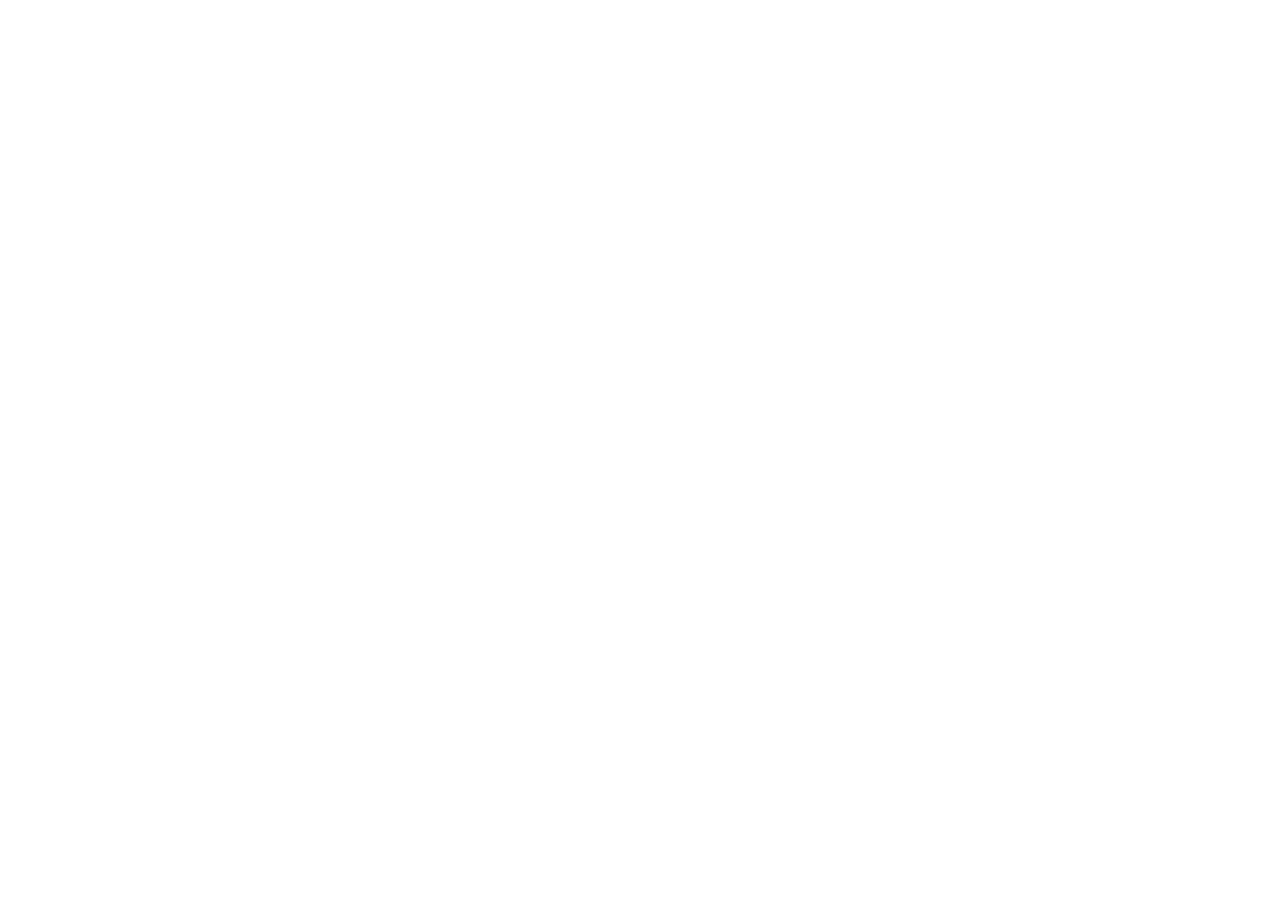
==== commit 5f7f6aef: "新增暗刺魔奇" ====
--- a/index.html
+++ b/index.html
@@ -17,8 +17,8 @@
   <link rel="icon" type="image/png" href="[data-uri]" />
   <meta name="viewport" content="width=device-width, initial-scale=1.0" />
   <title>GranSaga zh-tw wiki index</title>
-  <script type="module" crossorigin src="./assets/index-f7aef36d.js"></script>
-  <link rel="stylesheet" href="./assets/index-c92816d4.css">
+  <script type="module" crossorigin src="/gransaga-zh-work/assets/index-fe1cee8b.js"></script>
+  <link rel="stylesheet" href="/gransaga-zh-work/assets/index-70d6e6bc.css">
 </head>
 
 
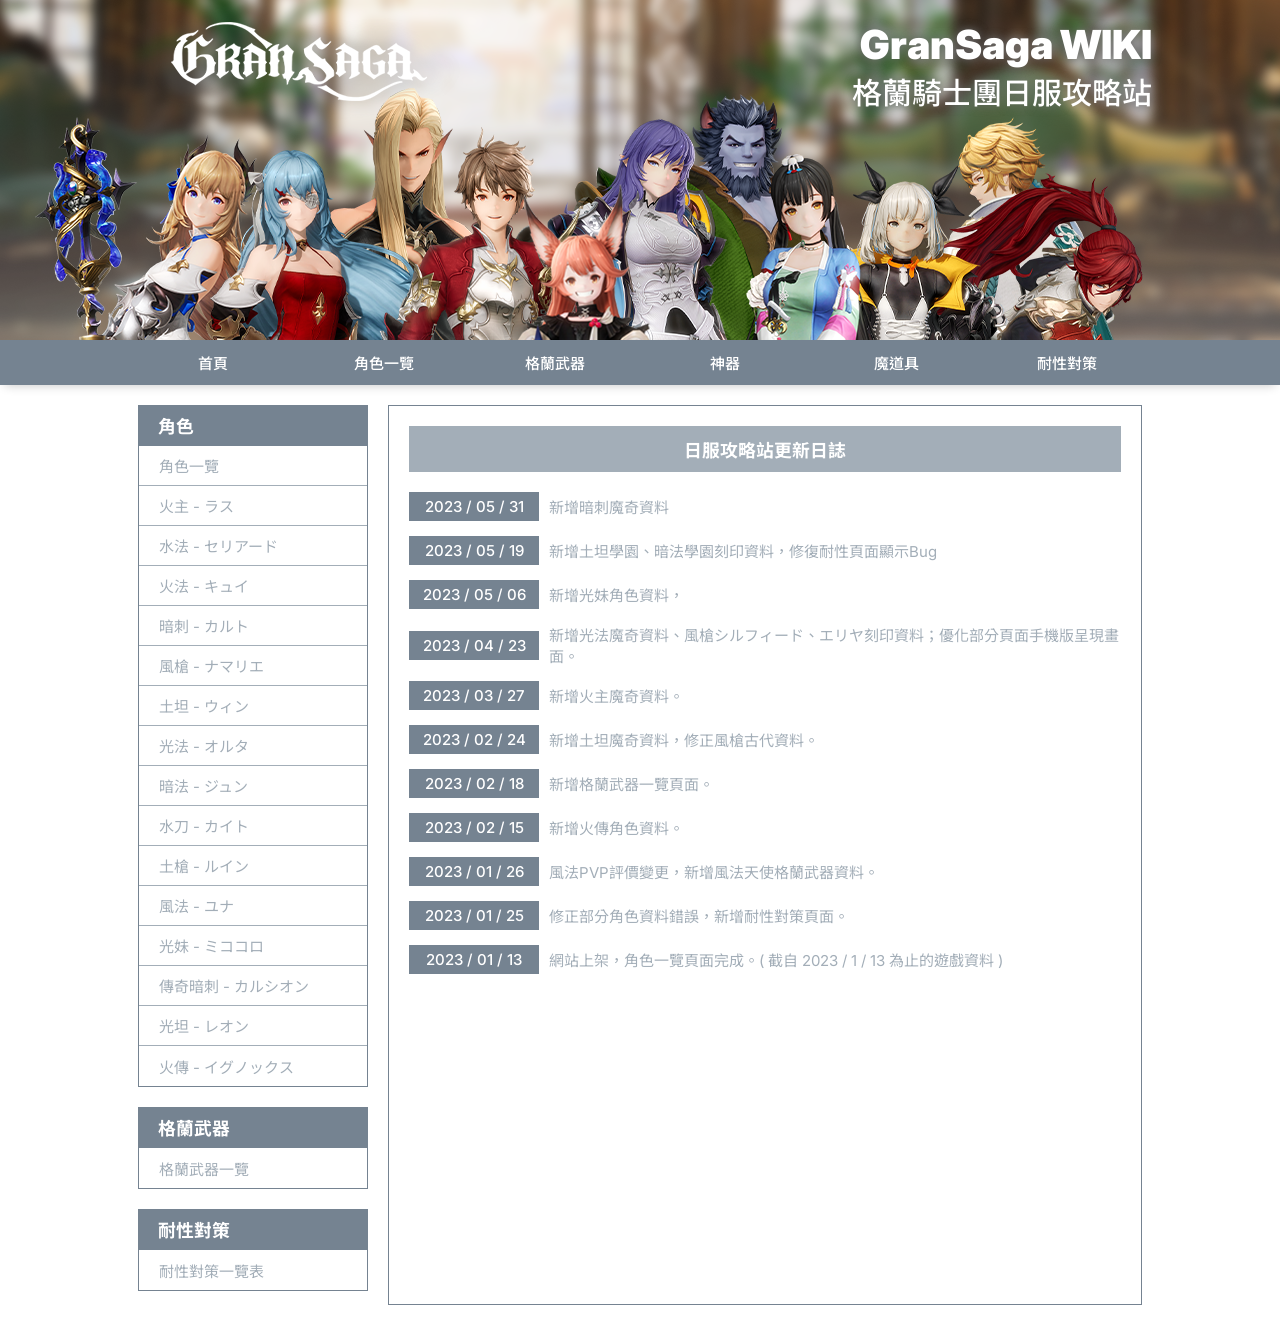
==== commit 80cfa869: "update path" ====
--- a/index.html
+++ b/index.html
@@ -17,8 +17,8 @@
   <link rel="icon" type="image/png" href="[data-uri]" />
   <meta name="viewport" content="width=device-width, initial-scale=1.0" />
   <title>GranSaga zh-tw wiki index</title>
-  <script type="module" crossorigin src="/gransaga-zh-work/assets/index-fe1cee8b.js"></script>
-  <link rel="stylesheet" href="/gransaga-zh-work/assets/index-70d6e6bc.css">
+  <script type="module" crossorigin src="/assets/index-91a5be90.js"></script>
+  <link rel="stylesheet" href="/assets/index-f09ca974.css">
 </head>
 
 
--- a/assets/index-f09ca974.css
+++ b/assets/index-f09ca974.css
@@ -0,0 +1 @@
+@import"https://fonts.googleapis.com/css2?family=Inter:wght@100;200;300;400;500;600;700;800;900&family=Noto+Sans+JP:wght@100;300;400;500;700;900&family=Noto+Sans+TC:wght@100;300;400;500;700;900&display=swap";*{-webkit-box-sizing:border-box;-moz-box-sizing:border-box;box-sizing:border-box;padding:0;margin:0}body,div,h1,h2,h3,h4,h5,h6,form,input,button,textarea,th,td,figure{margin:0;padding:0;-moz-text-size-adjust:none;-ms-text-size-adjust:none;-webkit-text-size-adjust:none;text-size-adjust:none}img{max-width:100%;height:auto;border:0}h1,h2,h3,h4,h5,h6{font-size:100%;font-weight:400}table{border-collapse:collapse;border-spacing:0}a{text-decoration:none;-webkit-transition:all .3s;-moz-transition:all .3s;-o-transition:all .3s;transition:all .3s}a:hover{text-decoration:none}input,textarea{outline:none}.darkmode{--maincolor:#e8ecf0;--fontcolor:#88929B;--bgcolor:#394149;--hovercolor:black}.color-example{background-color:var(--maincolor, #758391)}:root{--p1920:calc(100vw / 1920);--p1440: calc(100vw / 1440);--p1100: calc(100vw / 1074);--p768: calc(100vw / 768);--p468: calc(100vw / 468)}html{font-size:15px}@media (max-width: 1074px){html{font-size:14px}}@media (max-width: 590px){html{font-size:15px}}body{font-family:Inter,Noto Sans TC,Noto Sans JP,sans-serif;width:100%;height:100%;min-height:100vh}[data-v-ddf96328]:root{--p1920:calc(100vw / 1920);--p1440: calc(100vw / 1440);--p1100: calc(100vw / 1074);--p768: calc(100vw / 768);--p468: calc(100vw / 468)}*[data-v-ddf96328]{-webkit-box-sizing:border-box;-moz-box-sizing:border-box;box-sizing:border-box;padding:0;margin:0}body[data-v-ddf96328],div[data-v-ddf96328],h1[data-v-ddf96328],h2[data-v-ddf96328],h3[data-v-ddf96328],h4[data-v-ddf96328],h5[data-v-ddf96328],h6[data-v-ddf96328],form[data-v-ddf96328],input[data-v-ddf96328],button[data-v-ddf96328],textarea[data-v-ddf96328],th[data-v-ddf96328],td[data-v-ddf96328],figure[data-v-ddf96328]{margin:0;padding:0;-moz-text-size-adjust:none;-ms-text-size-adjust:none;-webkit-text-size-adjust:none;text-size-adjust:none}img[data-v-ddf96328]{max-width:100%;height:auto;border:0}h1[data-v-ddf96328],h2[data-v-ddf96328],h3[data-v-ddf96328],h4[data-v-ddf96328],h5[data-v-ddf96328],h6[data-v-ddf96328]{font-size:100%;font-weight:400}table[data-v-ddf96328]{border-collapse:collapse;border-spacing:0}a[data-v-ddf96328]{text-decoration:none;-webkit-transition:all .3s;-moz-transition:all .3s;-o-transition:all .3s;transition:all .3s}a[data-v-ddf96328]:hover{text-decoration:none}input[data-v-ddf96328],textarea[data-v-ddf96328]{outline:none}.darkmode[data-v-ddf96328]{--maincolor:#e8ecf0;--fontcolor:#88929B;--bgcolor:#394149;--hovercolor:black}.color-example[data-v-ddf96328]{background-color:var(--maincolor, #758391)}#header[data-v-ddf96328]{width:100%;height:340px;background-image:url(/img/header/gransaga_banner.webp);background-position:top center}#header .container[data-v-ddf96328]{width:100%;max-width:1024px;margin:0 auto}#header .container .title-area[data-v-ddf96328]{padding-top:20px;display:flex;justify-content:flex-end;align-items:flex-end;flex-direction:column;color:#fff}#header .container .title-area h1[data-v-ddf96328]{font-size:40px;font-weight:900;text-shadow:0 0 10px rgb(112,112,112)}#header .container .title-area h2[data-v-ddf96328]{font-size:30px;font-weight:500;text-shadow:0 0 10px rgb(112,112,112)}.nav[data-v-ddf96328]{width:100%;height:45px;background-color:#758391;box-shadow:0 5px 10px -5px #c4c4c4}.nav .container[data-v-ddf96328]{width:100%;height:100%;max-width:1024px;margin:0 auto}.nav .container ul[data-v-ddf96328]{width:100%;height:100%;display:flex;justify-content:center;align-items:center;list-style:none}.nav .container ul li[data-v-ddf96328]{flex:1;height:100%;display:flex;justify-content:center;align-items:center}.nav .container ul li[data-v-ddf96328]:hover{background-color:#fff}.nav .container ul li a[data-v-ddf96328]{width:100%;height:100%;padding:5px 0;color:#fff;text-align:center;display:flex;justify-content:center;align-items:center;font-size:1rem;font-weight:500}.nav .container ul li:hover a[data-v-ddf96328]{color:#758391}[data-v-19599868]:root{--p1920:calc(100vw / 1920);--p1440: calc(100vw / 1440);--p1100: calc(100vw / 1074);--p768: calc(100vw / 768);--p468: calc(100vw / 468)}*[data-v-19599868]{-webkit-box-sizing:border-box;-moz-box-sizing:border-box;box-sizing:border-box;padding:0;margin:0}body[data-v-19599868],div[data-v-19599868],h1[data-v-19599868],h2[data-v-19599868],h3[data-v-19599868],h4[data-v-19599868],h5[data-v-19599868],h6[data-v-19599868],form[data-v-19599868],input[data-v-19599868],button[data-v-19599868],textarea[data-v-19599868],th[data-v-19599868],td[data-v-19599868],figure[data-v-19599868]{margin:0;padding:0;-moz-text-size-adjust:none;-ms-text-size-adjust:none;-webkit-text-size-adjust:none;text-size-adjust:none}img[data-v-19599868]{max-width:100%;height:auto;border:0}h1[data-v-19599868],h2[data-v-19599868],h3[data-v-19599868],h4[data-v-19599868],h5[data-v-19599868],h6[data-v-19599868]{font-size:100%;font-weight:400}table[data-v-19599868]{border-collapse:collapse;border-spacing:0}a[data-v-19599868]{text-decoration:none;-webkit-transition:all .3s;-moz-transition:all .3s;-o-transition:all .3s;transition:all .3s}a[data-v-19599868]:hover{text-decoration:none}input[data-v-19599868],textarea[data-v-19599868]{outline:none}.darkmode[data-v-19599868]{--maincolor:#e8ecf0;--fontcolor:#88929B;--bgcolor:#394149;--hovercolor:black}.color-example[data-v-19599868]{background-color:var(--maincolor, #758391)}#sideNav[data-v-19599868]{width:100%;padding-right:20px}#sideNav .menuList[data-v-19599868]{width:100%;margin-bottom:20px}#sideNav .menuList .menuTitle[data-v-19599868]{width:100%;padding:7px 20px;background-color:#758391;font-size:1.1875rem;font-weight:700;color:#fff}#sideNav .menuList .linkList[data-v-19599868]{width:100%;list-style:none;border:1px solid #758391}#sideNav .menuList .linkList li[data-v-19599868]{width:100%;height:40px;padding:0 20px;display:flex;justify-content:flex-start;align-items:center;border-bottom:1px solid #a3aeb8}#sideNav .menuList .linkList li[data-v-19599868]:last-of-type{border-bottom:none}#sideNav .menuList .linkList li a[data-v-19599868]{display:flex;justify-content:flex-start;align-items:center;width:100%;height:100%;color:#a3aeb8;font-size:1rem}#sideNav .menuList .linkList li a[data-v-19599868]:hover{color:#596066;font-weight:600}[data-v-5986b628]:root{--p1920:calc(100vw / 1920);--p1440: calc(100vw / 1440);--p1100: calc(100vw / 1074);--p768: calc(100vw / 768);--p468: calc(100vw / 468)}*[data-v-5986b628]{-webkit-box-sizing:border-box;-moz-box-sizing:border-box;box-sizing:border-box;padding:0;margin:0}body[data-v-5986b628],div[data-v-5986b628],h1[data-v-5986b628],h2[data-v-5986b628],h3[data-v-5986b628],h4[data-v-5986b628],h5[data-v-5986b628],h6[data-v-5986b628],form[data-v-5986b628],input[data-v-5986b628],button[data-v-5986b628],textarea[data-v-5986b628],th[data-v-5986b628],td[data-v-5986b628],figure[data-v-5986b628]{margin:0;padding:0;-moz-text-size-adjust:none;-ms-text-size-adjust:none;-webkit-text-size-adjust:none;text-size-adjust:none}img[data-v-5986b628]{max-width:100%;height:auto;border:0}h1[data-v-5986b628],h2[data-v-5986b628],h3[data-v-5986b628],h4[data-v-5986b628],h5[data-v-5986b628],h6[data-v-5986b628]{font-size:100%;font-weight:400}table[data-v-5986b628]{border-collapse:collapse;border-spacing:0}a[data-v-5986b628]{text-decoration:none;-webkit-transition:all .3s;-moz-transition:all .3s;-o-transition:all .3s;transition:all .3s}a[data-v-5986b628]:hover{text-decoration:none}input[data-v-5986b628],textarea[data-v-5986b628]{outline:none}.darkmode[data-v-5986b628]{--maincolor:#e8ecf0;--fontcolor:#88929B;--bgcolor:#394149;--hovercolor:black}.color-example[data-v-5986b628]{background-color:var(--maincolor, #758391)}#main[data-v-5986b628]{width:100%;max-width:1024px;padding:20px 10px;min-height:100vh;margin:0 auto;display:flex;justify-content:flex-start;align-items:flex-start}@media (max-width: 1024px){#main[data-v-5986b628]{flex-direction:column}}#main .side-nav[data-v-5986b628]{width:250px}@media (max-width: 1024px){#main .side-nav[data-v-5986b628]{display:none}}#main .container[data-v-5986b628]{flex:1;min-height:100vh;border:1px solid #758391;padding:20px}@media (max-width: 1024px){#main .container[data-v-5986b628]{flex:none;width:100%}}@media (max-width: 468px){#main .container[data-v-5986b628]{padding:10px}}.div[data-v-4f1c0ac0]{background-color:#000}[data-v-ecdfbc32]:root{--p1920:calc(100vw / 1920);--p1440: calc(100vw / 1440);--p1100: calc(100vw / 1074);--p768: calc(100vw / 768);--p468: calc(100vw / 468)}*[data-v-ecdfbc32]{-webkit-box-sizing:border-box;-moz-box-sizing:border-box;box-sizing:border-box;padding:0;margin:0}body[data-v-ecdfbc32],div[data-v-ecdfbc32],h1[data-v-ecdfbc32],h2[data-v-ecdfbc32],h3[data-v-ecdfbc32],h4[data-v-ecdfbc32],h5[data-v-ecdfbc32],h6[data-v-ecdfbc32],form[data-v-ecdfbc32],input[data-v-ecdfbc32],button[data-v-ecdfbc32],textarea[data-v-ecdfbc32],th[data-v-ecdfbc32],td[data-v-ecdfbc32],figure[data-v-ecdfbc32]{margin:0;padding:0;-moz-text-size-adjust:none;-ms-text-size-adjust:none;-webkit-text-size-adjust:none;text-size-adjust:none}img[data-v-ecdfbc32]{max-width:100%;height:auto;border:0}h1[data-v-ecdfbc32],h2[data-v-ecdfbc32],h3[data-v-ecdfbc32],h4[data-v-ecdfbc32],h5[data-v-ecdfbc32],h6[data-v-ecdfbc32]{font-size:100%;font-weight:400}table[data-v-ecdfbc32]{border-collapse:collapse;border-spacing:0}a[data-v-ecdfbc32]{text-decoration:none;-webkit-transition:all .3s;-moz-transition:all .3s;-o-transition:all .3s;transition:all .3s}a[data-v-ecdfbc32]:hover{text-decoration:none}input[data-v-ecdfbc32],textarea[data-v-ecdfbc32]{outline:none}.darkmode[data-v-ecdfbc32]{--maincolor:#e8ecf0;--fontcolor:#88929B;--bgcolor:#394149;--hovercolor:black}.color-example[data-v-ecdfbc32]{background-color:var(--maincolor, #758391)}.sub-area[data-v-ecdfbc32]{width:100%;padding:10px;background-color:#a3aeb8;display:flex;justify-content:center;align-items:center}.sub-area h1[data-v-ecdfbc32]{font-size:1.1875rem;font-weight:700;color:#fff}[data-v-4d65bcf6]:root{--p1920:calc(100vw / 1920);--p1440: calc(100vw / 1440);--p1100: calc(100vw / 1074);--p768: calc(100vw / 768);--p468: calc(100vw / 468)}*[data-v-4d65bcf6]{-webkit-box-sizing:border-box;-moz-box-sizing:border-box;box-sizing:border-box;padding:0;margin:0}body[data-v-4d65bcf6],div[data-v-4d65bcf6],h1[data-v-4d65bcf6],h2[data-v-4d65bcf6],h3[data-v-4d65bcf6],h4[data-v-4d65bcf6],h5[data-v-4d65bcf6],h6[data-v-4d65bcf6],form[data-v-4d65bcf6],input[data-v-4d65bcf6],button[data-v-4d65bcf6],textarea[data-v-4d65bcf6],th[data-v-4d65bcf6],td[data-v-4d65bcf6],figure[data-v-4d65bcf6]{margin:0;padding:0;-moz-text-size-adjust:none;-ms-text-size-adjust:none;-webkit-text-size-adjust:none;text-size-adjust:none}img[data-v-4d65bcf6]{max-width:100%;height:auto;border:0}h1[data-v-4d65bcf6],h2[data-v-4d65bcf6],h3[data-v-4d65bcf6],h4[data-v-4d65bcf6],h5[data-v-4d65bcf6],h6[data-v-4d65bcf6]{font-size:100%;font-weight:400}table[data-v-4d65bcf6]{border-collapse:collapse;border-spacing:0}a[data-v-4d65bcf6]{text-decoration:none;-webkit-transition:all .3s;-moz-transition:all .3s;-o-transition:all .3s;transition:all .3s}a[data-v-4d65bcf6]:hover{text-decoration:none}input[data-v-4d65bcf6],textarea[data-v-4d65bcf6]{outline:none}.darkmode[data-v-4d65bcf6]{--maincolor:#e8ecf0;--fontcolor:#88929B;--bgcolor:#394149;--hovercolor:black}.color-example[data-v-4d65bcf6]{background-color:var(--maincolor, #758391)}.update-history[data-v-4d65bcf6]{width:100%;list-style:none;margin-top:20px}.update-history li[data-v-4d65bcf6]{display:flex;justify-content:flex-start;align-items:center;margin-bottom:15px}@media (max-width: 768px){.update-history li[data-v-4d65bcf6]{flex-direction:column;display:flex;justify-content:flex-start;align-items:flex-start;margin-bottom:20px}}.update-history li .date[data-v-4d65bcf6]{padding:5px 10px;min-width:130px;background-color:#758391;color:#fff;font-weight:500;display:flex;justify-content:center;align-items:center;margin-right:10px}@media (max-width: 768px){.update-history li .date[data-v-4d65bcf6]{margin-right:0;width:100%}}.update-history li .content[data-v-4d65bcf6]{color:#a3aeb8}@media (max-width: 768px){.update-history li .content[data-v-4d65bcf6]{margin-top:5px}}[data-v-5f1447c2]:root{--p1920:calc(100vw / 1920);--p1440: calc(100vw / 1440);--p1100: calc(100vw / 1074);--p768: calc(100vw / 768);--p468: calc(100vw / 468)}*[data-v-5f1447c2]{-webkit-box-sizing:border-box;-moz-box-sizing:border-box;box-sizing:border-box;padding:0;margin:0}body[data-v-5f1447c2],div[data-v-5f1447c2],h1[data-v-5f1447c2],h2[data-v-5f1447c2],h3[data-v-5f1447c2],h4[data-v-5f1447c2],h5[data-v-5f1447c2],h6[data-v-5f1447c2],form[data-v-5f1447c2],input[data-v-5f1447c2],button[data-v-5f1447c2],textarea[data-v-5f1447c2],th[data-v-5f1447c2],td[data-v-5f1447c2],figure[data-v-5f1447c2]{margin:0;padding:0;-moz-text-size-adjust:none;-ms-text-size-adjust:none;-webkit-text-size-adjust:none;text-size-adjust:none}img[data-v-5f1447c2]{max-width:100%;height:auto;border:0}h1[data-v-5f1447c2],h2[data-v-5f1447c2],h3[data-v-5f1447c2],h4[data-v-5f1447c2],h5[data-v-5f1447c2],h6[data-v-5f1447c2]{font-size:100%;font-weight:400}table[data-v-5f1447c2]{border-collapse:collapse;border-spacing:0}a[data-v-5f1447c2]{text-decoration:none;-webkit-transition:all .3s;-moz-transition:all .3s;-o-transition:all .3s;transition:all .3s}a[data-v-5f1447c2]:hover{text-decoration:none}input[data-v-5f1447c2],textarea[data-v-5f1447c2]{outline:none}.darkmode[data-v-5f1447c2]{--maincolor:#e8ecf0;--fontcolor:#88929B;--bgcolor:#394149;--hovercolor:black}.color-example[data-v-5f1447c2]{background-color:var(--maincolor, #758391)}.cha-photo-link[data-v-5f1447c2]{width:100%;display:flex;justify-content:flex-start;align-items:flex-start;flex-wrap:wrap;margin:20px 0 50px}.cha-photo-link .cha-card[data-v-5f1447c2]{width:14.2857142857%;padding:10px;margin-bottom:5px}@media (max-width: 468px){.cha-photo-link .cha-card[data-v-5f1447c2]{width:20%;padding:2px}}.cha-photo-link .cha-card .img-box[data-v-5f1447c2],.cha-photo-link .cha-card .img-box img[data-v-5f1447c2]{width:100%}.cha-photo-link .cha-card .content[data-v-5f1447c2]{width:100%;color:#a3aeb8;display:flex;justify-content:center;align-items:center;flex-direction:column;text-align:center;font-size:13px}@media (max-width: 468px){.cha-photo-link .cha-card .content[data-v-5f1447c2]{display:none}}[data-v-a96f5b00]:root{--p1920:calc(100vw / 1920);--p1440: calc(100vw / 1440);--p1100: calc(100vw / 1074);--p768: calc(100vw / 768);--p468: calc(100vw / 468)}*[data-v-a96f5b00]{-webkit-box-sizing:border-box;-moz-box-sizing:border-box;box-sizing:border-box;padding:0;margin:0}body[data-v-a96f5b00],div[data-v-a96f5b00],h1[data-v-a96f5b00],h2[data-v-a96f5b00],h3[data-v-a96f5b00],h4[data-v-a96f5b00],h5[data-v-a96f5b00],h6[data-v-a96f5b00],form[data-v-a96f5b00],input[data-v-a96f5b00],button[data-v-a96f5b00],textarea[data-v-a96f5b00],th[data-v-a96f5b00],td[data-v-a96f5b00],figure[data-v-a96f5b00]{margin:0;padding:0;-moz-text-size-adjust:none;-ms-text-size-adjust:none;-webkit-text-size-adjust:none;text-size-adjust:none}img[data-v-a96f5b00]{max-width:100%;height:auto;border:0}h1[data-v-a96f5b00],h2[data-v-a96f5b00],h3[data-v-a96f5b00],h4[data-v-a96f5b00],h5[data-v-a96f5b00],h6[data-v-a96f5b00]{font-size:100%;font-weight:400}table[data-v-a96f5b00]{border-collapse:collapse;border-spacing:0}a[data-v-a96f5b00]{text-decoration:none;-webkit-transition:all .3s;-moz-transition:all .3s;-o-transition:all .3s;transition:all .3s}a[data-v-a96f5b00]:hover{text-decoration:none}input[data-v-a96f5b00],textarea[data-v-a96f5b00]{outline:none}.darkmode[data-v-a96f5b00]{--maincolor:#e8ecf0;--fontcolor:#88929B;--bgcolor:#394149;--hovercolor:black}.color-example[data-v-a96f5b00]{background-color:var(--maincolor, #758391)}.title-area[data-v-a96f5b00]{width:100%;padding:10px;background-color:#758391;display:flex;justify-content:center;align-items:center}.title-area h1[data-v-a96f5b00]{font-size:1.375rem;font-weight:700;color:#fff}[data-v-d1e46398]:root{--p1920:calc(100vw / 1920);--p1440: calc(100vw / 1440);--p1100: calc(100vw / 1074);--p768: calc(100vw / 768);--p468: calc(100vw / 468)}*[data-v-d1e46398]{-webkit-box-sizing:border-box;-moz-box-sizing:border-box;box-sizing:border-box;padding:0;margin:0}body[data-v-d1e46398],div[data-v-d1e46398],h1[data-v-d1e46398],h2[data-v-d1e46398],h3[data-v-d1e46398],h4[data-v-d1e46398],h5[data-v-d1e46398],h6[data-v-d1e46398],form[data-v-d1e46398],input[data-v-d1e46398],button[data-v-d1e46398],textarea[data-v-d1e46398],th[data-v-d1e46398],td[data-v-d1e46398],figure[data-v-d1e46398]{margin:0;padding:0;-moz-text-size-adjust:none;-ms-text-size-adjust:none;-webkit-text-size-adjust:none;text-size-adjust:none}img[data-v-d1e46398]{max-width:100%;height:auto;border:0}h1[data-v-d1e46398],h2[data-v-d1e46398],h3[data-v-d1e46398],h4[data-v-d1e46398],h5[data-v-d1e46398],h6[data-v-d1e46398]{font-size:100%;font-weight:400}table[data-v-d1e46398]{border-collapse:collapse;border-spacing:0}a[data-v-d1e46398]{text-decoration:none;-webkit-transition:all .3s;-moz-transition:all .3s;-o-transition:all .3s;transition:all .3s}a[data-v-d1e46398]:hover{text-decoration:none}input[data-v-d1e46398],textarea[data-v-d1e46398]{outline:none}.darkmode[data-v-d1e46398]{--maincolor:#e8ecf0;--fontcolor:#88929B;--bgcolor:#394149;--hovercolor:black}.color-example[data-v-d1e46398]{background-color:var(--maincolor, #758391)}table[data-v-d1e46398]{width:100%;margin:20px 0 0}table tr[data-v-d1e46398]{border:1px solid #a3aeb8}table tr .rankTitle[data-v-d1e46398]{width:150px;background-color:#758391;text-align:center}@media (max-width: 468px){table tr .rankTitle[data-v-d1e46398]{width:60px}}table tr .rankTitle h3[data-v-d1e46398]{color:#fff;font-size:1.1875rem;font-weight:700}@media (max-width: 468px){table tr .rankContent[data-v-d1e46398]{padding:5px 0}}table tr .rankContent a[data-v-d1e46398]{width:80px;height:80px;display:inline-block;padding:5px}@media (max-width: 468px){table tr .rankContent a[data-v-d1e46398]{width:25%;height:auto;padding:px}}.refer[data-v-d1e46398]{width:100%;padding:5px 0 50px;display:flex;justify-content:flex-end;align-items:center;color:#596066}.refer a[data-v-d1e46398]{color:#277fc7}[data-v-d9be1705]:root{--p1920:calc(100vw / 1920);--p1440: calc(100vw / 1440);--p1100: calc(100vw / 1074);--p768: calc(100vw / 768);--p468: calc(100vw / 468)}*[data-v-d9be1705]{-webkit-box-sizing:border-box;-moz-box-sizing:border-box;box-sizing:border-box;padding:0;margin:0}body[data-v-d9be1705],div[data-v-d9be1705],h1[data-v-d9be1705],h2[data-v-d9be1705],h3[data-v-d9be1705],h4[data-v-d9be1705],h5[data-v-d9be1705],h6[data-v-d9be1705],form[data-v-d9be1705],input[data-v-d9be1705],button[data-v-d9be1705],textarea[data-v-d9be1705],th[data-v-d9be1705],td[data-v-d9be1705],figure[data-v-d9be1705]{margin:0;padding:0;-moz-text-size-adjust:none;-ms-text-size-adjust:none;-webkit-text-size-adjust:none;text-size-adjust:none}img[data-v-d9be1705]{max-width:100%;height:auto;border:0}h1[data-v-d9be1705],h2[data-v-d9be1705],h3[data-v-d9be1705],h4[data-v-d9be1705],h5[data-v-d9be1705],h6[data-v-d9be1705]{font-size:100%;font-weight:400}table[data-v-d9be1705]{border-collapse:collapse;border-spacing:0}a[data-v-d9be1705]{text-decoration:none;-webkit-transition:all .3s;-moz-transition:all .3s;-o-transition:all .3s;transition:all .3s}a[data-v-d9be1705]:hover{text-decoration:none}input[data-v-d9be1705],textarea[data-v-d9be1705]{outline:none}.darkmode[data-v-d9be1705]{--maincolor:#e8ecf0;--fontcolor:#88929B;--bgcolor:#394149;--hovercolor:black}.color-example[data-v-d9be1705]{background-color:var(--maincolor, #758391)}#character[data-v-d9be1705]{width:100%}#character .note[data-v-d9be1705]{width:100%;padding:20px 20px 0;color:#a3aeb8}#character .note p span[data-v-d9be1705]{color:#cc390c;font-weight:700}[data-v-57f064e6]:root{--p1920:calc(100vw / 1920);--p1440: calc(100vw / 1440);--p1100: calc(100vw / 1074);--p768: calc(100vw / 768);--p468: calc(100vw / 468)}*[data-v-57f064e6]{-webkit-box-sizing:border-box;-moz-box-sizing:border-box;box-sizing:border-box;padding:0;margin:0}body[data-v-57f064e6],div[data-v-57f064e6],h1[data-v-57f064e6],h2[data-v-57f064e6],h3[data-v-57f064e6],h4[data-v-57f064e6],h5[data-v-57f064e6],h6[data-v-57f064e6],form[data-v-57f064e6],input[data-v-57f064e6],button[data-v-57f064e6],textarea[data-v-57f064e6],th[data-v-57f064e6],td[data-v-57f064e6],figure[data-v-57f064e6]{margin:0;padding:0;-moz-text-size-adjust:none;-ms-text-size-adjust:none;-webkit-text-size-adjust:none;text-size-adjust:none}img[data-v-57f064e6]{max-width:100%;height:auto;border:0}h1[data-v-57f064e6],h2[data-v-57f064e6],h3[data-v-57f064e6],h4[data-v-57f064e6],h5[data-v-57f064e6],h6[data-v-57f064e6]{font-size:100%;font-weight:400}table[data-v-57f064e6]{border-collapse:collapse;border-spacing:0}a[data-v-57f064e6]{text-decoration:none;-webkit-transition:all .3s;-moz-transition:all .3s;-o-transition:all .3s;transition:all .3s}a[data-v-57f064e6]:hover{text-decoration:none}input[data-v-57f064e6],textarea[data-v-57f064e6]{outline:none}.darkmode[data-v-57f064e6]{--maincolor:#e8ecf0;--fontcolor:#88929B;--bgcolor:#394149;--hovercolor:black}.color-example[data-v-57f064e6]{background-color:var(--maincolor, #758391)}table[data-v-57f064e6]{width:100%}table tr[data-v-57f064e6]{border:1px solid #a3aeb8}table tr .rankTitle[data-v-57f064e6]{background-color:#e9eaeb;text-align:center}table tr .rankTitle img[data-v-57f064e6]{width:60px}@media (max-width: 468px){table tr .rankTitle img[data-v-57f064e6]{width:45px}}table tr .rankContent[data-v-57f064e6]{width:20%}table tr .rankContent .card[data-v-57f064e6]{padding:10px 5px;display:flex;justify-content:center;align-items:center;flex-direction:column}table tr .rankContent .card img[data-v-57f064e6]{width:70px;cursor:pointer}@media (max-width: 468px){table tr .rankContent .card img[data-v-57f064e6]{width:55px}}table tr .rankContent .card .title[data-v-57f064e6]{color:#758391;font-weight:500}@media (max-width: 468px){table tr .rankContent .card .title[data-v-57f064e6]{display:none}}table tr .rankContent .card .rank[data-v-57f064e6]{color:#a3aeb8}@media (max-width: 468px){table tr .rankContent .card .rank[data-v-57f064e6]{display:none}}.refer[data-v-57f064e6]{width:100%;padding:5px 0 50px;display:flex;justify-content:flex-end;align-items:center;color:#596066}.refer a[data-v-57f064e6]{color:#277fc7}.lightBox[data-v-57f064e6]{position:fixed;z-index:100;top:0;left:0;width:100%;height:100vh;background-color:#000c;display:flex;justify-content:center;align-items:center;padding:50px 20px}@media (max-width: 768px){.lightBox[data-v-57f064e6]{padding:50px 20px}}.lightBox .container[data-v-57f064e6]{padding:20px;width:775px;background-color:#f0f0f0;max-height:calc(100vh - 100px);overflow:auto}@media (max-width: 468px){.lightBox .container[data-v-57f064e6]{padding:15px}}@media (max-width: 768px){.lightBox .container[data-v-57f064e6]{max-height:calc(100vh - 100px)}}@media (max-width: 468px){.lightBox .container[data-v-57f064e6]{max-height:calc(100vh - 150px)}}.lightBox .container[data-v-57f064e6]::-webkit-scrollbar{background-color:#c2c2c2;width:8px}.lightBox .container[data-v-57f064e6]::-webkit-scrollbar-thumb{background-color:#758391}.lightBox .container img[data-v-57f064e6]{width:100%;display:block}.lightBox .container .kyara-table[data-v-57f064e6]{width:100%}.lightBox .container .kyara-table tr[data-v-57f064e6]{height:50px}.lightBox .container .kyara-table tr td[data-v-57f064e6]{width:25%}.lightBox .container .kyara-table tr td .card[data-v-57f064e6]{display:flex;justify-content:center;align-items:center;padding:5px 0}.lightBox .container .kyara-table tr td .card span[data-v-57f064e6]{color:#596066}@media (max-width: 468px){.lightBox .container .kyara-table tr td .card span[data-v-57f064e6]{font-size:13px}}.lightBox .container .kyara-table tr td .card span .name[data-v-57f064e6]{color:#3a3e42;font-weight:700}.lightBox .container .kyara-table tr td .card img[data-v-57f064e6]{width:40px}@media (max-width: 468px){.lightBox .container .kyara-table tr td .card img[data-v-57f064e6]{width:30px}}.lightBox .container .skill-table[data-v-57f064e6]{margin-top:15px}.lightBox .container .skill-table tr .td-title[data-v-57f064e6]{width:150px;text-align:center;background-color:#758391;color:#fff;font-size:1rem;font-weight:500;padding:5px}@media (max-width: 468px){.lightBox .container .skill-table tr .td-title[data-v-57f064e6]{width:75px}}.lightBox .container .skill-table tr .td-content[data-v-57f064e6]{padding:5px 15px;font-size:1rem;font-weight:500;color:#596066}@media (max-width: 468px){.lightBox .container .skill-table tr .td-content[data-v-57f064e6]{padding:10px 15px}}.lightBox .container .skill-table tr:nth-child(even) .td-title[data-v-57f064e6]{background-color:#596775}.lightBox .container .break-table[data-v-57f064e6]{margin-top:15px}.lightBox .container .break-table tr .td-title[data-v-57f064e6]{width:150px;text-align:center;background-color:#99a4af;color:#fff;font-size:1rem;font-weight:500;padding:5px}@media (max-width: 468px){.lightBox .container .break-table tr .td-title[data-v-57f064e6]{width:75px}}.lightBox .container .break-table tr .td-content[data-v-57f064e6]{padding:5px 15px;font-size:1rem;font-weight:500;color:#596066}@media (max-width: 468px){.lightBox .container .break-table tr .td-content[data-v-57f064e6]{padding:10px 15px}}.lightBox .container .break-table tr:nth-child(even) .td-title[data-v-57f064e6]{background-color:#b0b7be}.lightBox .container .break-table .title td[data-v-57f064e6]{padding:5px;text-align:center;background-color:#758391;color:#fff;font-size:1rem;font-weight:500}.lightBox .refer[data-v-57f064e6]{width:100%;padding:5px 0 0;display:flex;justify-content:flex-end;align-items:center;color:#596066}.lightBox .refer a[data-v-57f064e6]{color:#277fc7}@media (max-width: 468px){.lightBox .refer[data-v-57f064e6]{flex-direction:column;display:flex;justify-content:flex-start;align-items:flex-start}}[data-v-9a939661]:root{--p1920:calc(100vw / 1920);--p1440: calc(100vw / 1440);--p1100: calc(100vw / 1074);--p768: calc(100vw / 768);--p468: calc(100vw / 468)}*[data-v-9a939661]{-webkit-box-sizing:border-box;-moz-box-sizing:border-box;box-sizing:border-box;padding:0;margin:0}body[data-v-9a939661],div[data-v-9a939661],h1[data-v-9a939661],h2[data-v-9a939661],h3[data-v-9a939661],h4[data-v-9a939661],h5[data-v-9a939661],h6[data-v-9a939661],form[data-v-9a939661],input[data-v-9a939661],button[data-v-9a939661],textarea[data-v-9a939661],th[data-v-9a939661],td[data-v-9a939661],figure[data-v-9a939661]{margin:0;padding:0;-moz-text-size-adjust:none;-ms-text-size-adjust:none;-webkit-text-size-adjust:none;text-size-adjust:none}img[data-v-9a939661]{max-width:100%;height:auto;border:0}h1[data-v-9a939661],h2[data-v-9a939661],h3[data-v-9a939661],h4[data-v-9a939661],h5[data-v-9a939661],h6[data-v-9a939661]{font-size:100%;font-weight:400}table[data-v-9a939661]{border-collapse:collapse;border-spacing:0}a[data-v-9a939661]{text-decoration:none;-webkit-transition:all .3s;-moz-transition:all .3s;-o-transition:all .3s;transition:all .3s}a[data-v-9a939661]:hover{text-decoration:none}input[data-v-9a939661],textarea[data-v-9a939661]{outline:none}.darkmode[data-v-9a939661]{--maincolor:#e8ecf0;--fontcolor:#88929B;--bgcolor:#394149;--hovercolor:black}.color-example[data-v-9a939661]{background-color:var(--maincolor, #758391)}.banner-area[data-v-9a939661]{width:100%;margin-bottom:20px}.banner-area img[data-v-9a939661]{width:100%;display:block}.dataTable[data-v-9a939661]{width:100%;border:1px solid #a3aeb8;margin-bottom:50px}.dataTable .dataTableTd[data-v-9a939661]{font-size:1rem;font-weight:400;padding:10px;text-align:center}.dataTable .dataTableTd .title[data-v-9a939661]{color:#a3aeb8}.dataTable .dataTableTd .content[data-v-9a939661]{margin:10px 0;color:#596066;font-size:1.375rem;font-weight:700}.dataTable .dataTableTd .content img[data-v-9a939661]{width:35px}.dataTable .dataTableTd .smallcontent[data-v-9a939661]{margin:10px 0;color:#596066;font-size:1.1875rem;font-weight:700}[data-v-3888271e]:root{--p1920:calc(100vw / 1920);--p1440: calc(100vw / 1440);--p1100: calc(100vw / 1074);--p768: calc(100vw / 768);--p468: calc(100vw / 468)}*[data-v-3888271e]{-webkit-box-sizing:border-box;-moz-box-sizing:border-box;box-sizing:border-box;padding:0;margin:0}body[data-v-3888271e],div[data-v-3888271e],h1[data-v-3888271e],h2[data-v-3888271e],h3[data-v-3888271e],h4[data-v-3888271e],h5[data-v-3888271e],h6[data-v-3888271e],form[data-v-3888271e],input[data-v-3888271e],button[data-v-3888271e],textarea[data-v-3888271e],th[data-v-3888271e],td[data-v-3888271e],figure[data-v-3888271e]{margin:0;padding:0;-moz-text-size-adjust:none;-ms-text-size-adjust:none;-webkit-text-size-adjust:none;text-size-adjust:none}img[data-v-3888271e]{max-width:100%;height:auto;border:0}h1[data-v-3888271e],h2[data-v-3888271e],h3[data-v-3888271e],h4[data-v-3888271e],h5[data-v-3888271e],h6[data-v-3888271e]{font-size:100%;font-weight:400}table[data-v-3888271e]{border-collapse:collapse;border-spacing:0}a[data-v-3888271e]{text-decoration:none;-webkit-transition:all .3s;-moz-transition:all .3s;-o-transition:all .3s;transition:all .3s}a[data-v-3888271e]:hover{text-decoration:none}input[data-v-3888271e],textarea[data-v-3888271e]{outline:none}.darkmode[data-v-3888271e]{--maincolor:#e8ecf0;--fontcolor:#88929B;--bgcolor:#394149;--hovercolor:black}.color-example[data-v-3888271e]{background-color:var(--maincolor, #758391)}#artifact .RankList[data-v-3888271e]{width:100%;display:flex;justify-content:flex-start;align-items:center;list-style:none;flex-wrap:wrap;border:1px solid #a3aeb8;margin:20px 0 10px}#artifact .RankList li[data-v-3888271e]{flex:1;height:100%;font-size:1.1875rem;color:#a3aeb8;display:flex;justify-content:center;align-items:center;padding:8px 0;border-right:1px solid #a3aeb8;cursor:pointer}#artifact .RankList li[data-v-3888271e]:last-child{border-right:none}#artifact .RankList li[data-v-3888271e]:hover{background-color:#eff1f3}#artifact .RankList .act[data-v-3888271e]{background-color:#a3aeb8!important;color:#fff!important}#artifact .categoryFilter[data-v-3888271e]{width:100%;display:flex;justify-content:flex-start;align-items:center;list-style:none;flex-wrap:wrap;background-color:#eff1f3;margin-bottom:20px}#artifact .categoryFilter li[data-v-3888271e]{width:25%;height:100%;display:flex;justify-content:center;align-items:center;padding:8px 0;cursor:pointer;color:#a3aeb8}@media (max-width: 468px){#artifact .categoryFilter li[data-v-3888271e]{width:50%}}#artifact .categoryFilter li[data-v-3888271e]:hover{color:#596066;font-weight:700;background-color:#cdcfd1}#artifact .categoryFilter .act[data-v-3888271e]{background-color:#596066!important;color:#fff!important;font-weight:700!important}#artifact .afList[data-v-3888271e]{list-style:none;width:100%;padding:10px 0}#artifact .afList .afListItem[data-v-3888271e]{width:100%;height:auto;border:1px solid #a3aeb8;margin-bottom:15px;display:flex;justify-content:flex-start;align-items:flex-start}@media (max-width: 768px){#artifact .afList .afListItem[data-v-3888271e]{flex-direction:column}}#artifact .afList .afListItem .img-box[data-v-3888271e]{padding:10px 5px;height:100%;width:150px;display:flex;justify-content:flex-start;align-items:center;flex-direction:column}@media (max-width: 768px){#artifact .afList .afListItem .img-box[data-v-3888271e]{width:100%}}#artifact .afList .afListItem .img-box img[data-v-3888271e]{width:100px;cursor:pointer}#artifact .afList .afListItem .info-box[data-v-3888271e]{flex:1;list-style:none;border-left:1px solid #a3aeb8;font-weight:500}@media (max-width: 768px){#artifact .afList .afListItem .info-box[data-v-3888271e]{width:100%;border-left:none;border-top:1px solid #a3aeb8}}#artifact .afList .afListItem .info-box li[data-v-3888271e]{width:100%;color:#596066;font-size:1rem;display:flex;justify-content:flex-start;align-items:flex-start;border-bottom:1px solid #a3aeb8}#artifact .afList .afListItem .info-box li[data-v-3888271e]:last-of-type{border-bottom:none}#artifact .afList .afListItem .info-box li .title[data-v-3888271e]{width:100px;padding:10px;display:flex;justify-content:center;align-items:center;color:#a3aeb8}#artifact .afList .afListItem .info-box li .content[data-v-3888271e]{flex:1;border-left:1px solid #a3aeb8}#artifact .afList .afListItem .info-box li .effect[data-v-3888271e]{padding:10px}#artifact .afList .afListItem .info-box li .title-box[data-v-3888271e]{width:100%;padding:10px;display:flex;justify-content:center;align-items:center}#artifact .afList .afListItem .info-box li .rank-box[data-v-3888271e]{padding:5px;flex:1;border-right:1px solid #a3aeb8;display:flex;justify-content:center;align-items:center}#artifact .afList .afListItem .info-box li .rank-box[data-v-3888271e]:last-of-type{border-right:none}#artifact .afList .afListItem .info-box li .rank-box img[data-v-3888271e]{width:35px}#artifact .afList .afListItem .info-box li .break .break-effect[data-v-3888271e]{display:flex;justify-content:flex-start;align-items:flex-start;border-bottom:1px solid #a3aeb8}#artifact .afList .afListItem .info-box li .break .break-effect[data-v-3888271e]:last-of-type{border-bottom:none}#artifact .afList .afListItem .info-box li .break .break-effect .break-title[data-v-3888271e]{padding:5px;width:75px;display:flex;justify-content:center;align-items:center;color:#a3aeb8}#artifact .afList .afListItem .info-box li .break .break-effect .break-content[data-v-3888271e]{padding:5px;border-left:1px solid #a3aeb8}.lightBox[data-v-3888271e]{position:fixed;z-index:100;top:0;left:0;width:100%;height:100vh;background-color:#000c;display:flex;justify-content:center;align-items:center;padding:20px}@media (max-width: 768px){.lightBox[data-v-3888271e]{padding:50px 20px}}.lightBox .container[data-v-3888271e]{font-weight:500;padding:20px;width:775px;background-color:#fff;max-height:calc(100vh - 40px);overflow:auto}@media (max-width: 468px){.lightBox .container[data-v-3888271e]{padding:15px}}@media (max-width: 768px){.lightBox .container[data-v-3888271e]{max-height:calc(100vh - 100px)}}@media (max-width: 468px){.lightBox .container[data-v-3888271e]{max-height:calc(100vh - 150px)}}.lightBox .container[data-v-3888271e]::-webkit-scrollbar{background-color:#c2c2c2;width:8px}.lightBox .container[data-v-3888271e]::-webkit-scrollbar-thumb{background-color:#758391}.lightBox .container .img-box[data-v-3888271e]{width:100%;padding:10px;display:flex;justify-content:center;align-items:center;border:1px solid #a3aeb8;border-bottom:none}.lightBox .container .img-box img[data-v-3888271e]{width:125px}.lightBox .container .info-table[data-v-3888271e]{width:100%;border-color:#a3aeb8}.lightBox .container .info-table tr[data-v-3888271e]{height:40px}.lightBox .container .info-table tr td[data-v-3888271e]{width:25%}.lightBox .container .info-table tr td .card[data-v-3888271e]{display:flex;justify-content:center;align-items:center;padding:5px 0}.lightBox .container .info-table tr td .card span[data-v-3888271e]{color:#596066}.lightBox .container .info-table tr td .card span .name[data-v-3888271e]{color:#3a3e42;font-weight:700}.lightBox .container .info-table tr td .card img[data-v-3888271e]{width:40px}@media (max-width: 468px){.lightBox .container .info-table tr td .card img[data-v-3888271e]{width:30px}}.lightBox .container .info-box[data-v-3888271e]{flex:1;list-style:none;border:1px solid #a3aeb8;margin-top:15px}.lightBox .container .info-box li[data-v-3888271e]{width:100%;color:#596066;font-size:1rem;display:flex;justify-content:flex-start;align-items:flex-start;border-bottom:1px solid #a3aeb8}.lightBox .container .info-box li[data-v-3888271e]:last-of-type{border-bottom:none}.lightBox .container .info-box li .title[data-v-3888271e]{width:100px;padding:5px;display:flex;justify-content:center;align-items:center;color:#a3aeb8}.lightBox .container .info-box li .content[data-v-3888271e]{flex:1;border-left:1px solid #a3aeb8}.lightBox .container .info-box li .effect[data-v-3888271e]{padding:5px}.lightBox .container .info-box li .rank-box[data-v-3888271e]{padding:5px;flex:1;border-right:1px solid #a3aeb8;display:flex;justify-content:center;align-items:center}.lightBox .container .info-box li .rank-box[data-v-3888271e]:last-of-type{border-right:none}.lightBox .container .info-box li .rank-box img[data-v-3888271e]{width:35px}.lightBox .container .info-box li .break .break-effect[data-v-3888271e]{display:flex;justify-content:flex-start;align-items:flex-start;border-bottom:1px solid #a3aeb8}.lightBox .container .info-box li .break .break-effect[data-v-3888271e]:last-of-type{border-bottom:none}.lightBox .container .info-box li .break .break-effect .break-title[data-v-3888271e]{padding:5px;width:75px;display:flex;justify-content:center;align-items:center;color:#a3aeb8}.lightBox .container .info-box li .break .break-effect .break-content[data-v-3888271e]{padding:5px;border-left:1px solid #a3aeb8}[data-v-ec28da30]:root{--p1920:calc(100vw / 1920);--p1440: calc(100vw / 1440);--p1100: calc(100vw / 1074);--p768: calc(100vw / 768);--p468: calc(100vw / 468)}*[data-v-ec28da30]{-webkit-box-sizing:border-box;-moz-box-sizing:border-box;box-sizing:border-box;padding:0;margin:0}body[data-v-ec28da30],div[data-v-ec28da30],h1[data-v-ec28da30],h2[data-v-ec28da30],h3[data-v-ec28da30],h4[data-v-ec28da30],h5[data-v-ec28da30],h6[data-v-ec28da30],form[data-v-ec28da30],input[data-v-ec28da30],button[data-v-ec28da30],textarea[data-v-ec28da30],th[data-v-ec28da30],td[data-v-ec28da30],figure[data-v-ec28da30]{margin:0;padding:0;-moz-text-size-adjust:none;-ms-text-size-adjust:none;-webkit-text-size-adjust:none;text-size-adjust:none}img[data-v-ec28da30]{max-width:100%;height:auto;border:0}h1[data-v-ec28da30],h2[data-v-ec28da30],h3[data-v-ec28da30],h4[data-v-ec28da30],h5[data-v-ec28da30],h6[data-v-ec28da30]{font-size:100%;font-weight:400}table[data-v-ec28da30]{border-collapse:collapse;border-spacing:0}a[data-v-ec28da30]{text-decoration:none;-webkit-transition:all .3s;-moz-transition:all .3s;-o-transition:all .3s;transition:all .3s}a[data-v-ec28da30]:hover{text-decoration:none}input[data-v-ec28da30],textarea[data-v-ec28da30]{outline:none}.darkmode[data-v-ec28da30]{--maincolor:#e8ecf0;--fontcolor:#88929B;--bgcolor:#394149;--hovercolor:black}.color-example[data-v-ec28da30]{background-color:var(--maincolor, #758391)}#taisei[data-v-ec28da30],#taisei .anchorArea[data-v-ec28da30]{width:100%}#taisei .anchorArea ul[data-v-ec28da30]{width:100%;list-style:none;display:flex;justify-content:flex-start;align-items:flex-start;flex-wrap:wrap;margin:10px 0}#taisei .anchorArea ul li[data-v-ec28da30]{width:33.3333333333%;display:flex;justify-content:center;align-items:center;padding:10px 0;color:#a3aeb8;cursor:pointer}#taisei .anchorArea ul li[data-v-ec28da30]:hover{color:#596066;font-weight:700}#taisei .taiseiContent[data-v-ec28da30]{width:100%}#taisei .taiseiContent table[data-v-ec28da30]{width:100%;margin-top:10px;border:1px solid #596066}#taisei .taiseiContent table thead tr th[data-v-ec28da30]{padding:10px;background-color:#a3aeb8;color:#fff}#taisei .taiseiContent table tbody tr[data-v-ec28da30]:nth-child(2n){background-color:#f5f5f5}#taisei .taiseiContent table tbody tr td[data-v-ec28da30]{color:#a3aeb8;padding:10px;text-align:center}#taisei .taiseiContent table tbody tr td .card[data-v-ec28da30]{float:left;margin-right:5px}#taisei .taiseiContent table tbody tr td .card[data-v-ec28da30]:last-of-type{margin-right:0}#taisei .taiseiContent table tbody tr td .card img[data-v-ec28da30]{width:70px}#taisei .taiseiContent table tbody tr .title[data-v-ec28da30]{color:#596066}.lightBox[data-v-ec28da30]{position:fixed;z-index:100;top:0;left:0;width:100%;height:100vh;background-color:#000c;display:flex;justify-content:center;align-items:center;padding:50px 20px}.lightBox .container[data-v-ec28da30]{padding:20px;width:775px;background-color:#f0f0f0;max-height:calc(100vh - 100px);overflow:auto}.lightBox .container[data-v-ec28da30]::-webkit-scrollbar{background-color:#c2c2c2;width:8px}.lightBox .container[data-v-ec28da30]::-webkit-scrollbar-thumb{background-color:#758391}.lightBox .container table[data-v-ec28da30]{width:100%;margin-top:20px;border:1px solid #596066}.lightBox .container table thead tr th[data-v-ec28da30]{padding:10px;background-color:#a3aeb8;color:#fff}.lightBox .container table tbody tr[data-v-ec28da30]:nth-child(2n){background-color:#f5f5f5}.lightBox .container table tbody tr td[data-v-ec28da30]{color:#596066;padding:10px;text-align:center}.lightBox .container table tbody tr td .card[data-v-ec28da30]{margin-right:5px}.lightBox .container table tbody tr td .card[data-v-ec28da30]:last-of-type{margin-right:0}.lightBox .container table tbody tr td .card img[data-v-ec28da30]{width:70px}.lightBox .container table tbody tr td .card a[data-v-ec28da30]{color:#596066}.lightBox .container table tbody tr .weaponCard[data-v-ec28da30],.lightBox .container table tbody tr .afCard[data-v-ec28da30]{display:flex;justify-content:center;align-items:center}.lightBox .container table tbody tr .weaponCard img[data-v-ec28da30],.lightBox .container table tbody tr .afCard img[data-v-ec28da30]{margin-right:20px}@media (max-width: 768px){.lightBox .container table tbody tr .weaponCard img[data-v-ec28da30],.lightBox .container table tbody tr .afCard img[data-v-ec28da30]{margin-right:0}}.lightBox .container table tbody tr .weaponCard .nameArea[data-v-ec28da30],.lightBox .container table tbody tr .afCard .nameArea[data-v-ec28da30]{width:45%}@media (max-width: 768px){.lightBox .container table tbody tr .weaponCard .nameArea[data-v-ec28da30],.lightBox .container table tbody tr .afCard .nameArea[data-v-ec28da30]{display:none}}.lightBox .container .weaponTaisei .weaponName[data-v-ec28da30]{width:30%}.lightBox .container .weaponTaisei .kyaraName[data-v-ec28da30]{width:20%}@media (max-width: 768px){.lightBox .container .weaponTaisei .kyaraName .card div[data-v-ec28da30]{display:none}}.lightBox .container .weaponTaisei .kyaraName img[data-v-ec28da30]{width:50px}.lightBox .container .weaponTaisei td[data-v-ec28da30]:last-child{width:50%}.lightBox .container .afTaisei td[data-v-ec28da30]{width:50%}.lightBox .container .cantWork[data-v-ec28da30]{color:#596066;width:100%;padding:10px;margin-top:20px;font-size:1.6875rem;font-weight:700;display:flex;justify-content:center;align-items:center}[data-v-1694c56d]:root{--p1920:calc(100vw / 1920);--p1440: calc(100vw / 1440);--p1100: calc(100vw / 1074);--p768: calc(100vw / 768);--p468: calc(100vw / 468)}*[data-v-1694c56d]{-webkit-box-sizing:border-box;-moz-box-sizing:border-box;box-sizing:border-box;padding:0;margin:0}body[data-v-1694c56d],div[data-v-1694c56d],h1[data-v-1694c56d],h2[data-v-1694c56d],h3[data-v-1694c56d],h4[data-v-1694c56d],h5[data-v-1694c56d],h6[data-v-1694c56d],form[data-v-1694c56d],input[data-v-1694c56d],button[data-v-1694c56d],textarea[data-v-1694c56d],th[data-v-1694c56d],td[data-v-1694c56d],figure[data-v-1694c56d]{margin:0;padding:0;-moz-text-size-adjust:none;-ms-text-size-adjust:none;-webkit-text-size-adjust:none;text-size-adjust:none}img[data-v-1694c56d]{max-width:100%;height:auto;border:0}h1[data-v-1694c56d],h2[data-v-1694c56d],h3[data-v-1694c56d],h4[data-v-1694c56d],h5[data-v-1694c56d],h6[data-v-1694c56d]{font-size:100%;font-weight:400}table[data-v-1694c56d]{border-collapse:collapse;border-spacing:0}a[data-v-1694c56d]{text-decoration:none;-webkit-transition:all .3s;-moz-transition:all .3s;-o-transition:all .3s;transition:all .3s}a[data-v-1694c56d]:hover{text-decoration:none}input[data-v-1694c56d],textarea[data-v-1694c56d]{outline:none}.darkmode[data-v-1694c56d]{--maincolor:#e8ecf0;--fontcolor:#88929B;--bgcolor:#394149;--hovercolor:black}.color-example[data-v-1694c56d]{background-color:var(--maincolor, #758391)}table[data-v-1694c56d],th[data-v-1694c56d],td[data-v-1694c56d]{border:1px solid #596066;border-collapse:collapse}table[data-v-1694c56d]{width:100%;margin-top:10px}table thead tr th[data-v-1694c56d]{padding:10px;background-color:#a3aeb8;color:#fff}[data-v-d452068e]:root{--p1920:calc(100vw / 1920);--p1440: calc(100vw / 1440);--p1100: calc(100vw / 1074);--p768: calc(100vw / 768);--p468: calc(100vw / 468)}*[data-v-d452068e]{-webkit-box-sizing:border-box;-moz-box-sizing:border-box;box-sizing:border-box;padding:0;margin:0}body[data-v-d452068e],div[data-v-d452068e],h1[data-v-d452068e],h2[data-v-d452068e],h3[data-v-d452068e],h4[data-v-d452068e],h5[data-v-d452068e],h6[data-v-d452068e],form[data-v-d452068e],input[data-v-d452068e],button[data-v-d452068e],textarea[data-v-d452068e],th[data-v-d452068e],td[data-v-d452068e],figure[data-v-d452068e]{margin:0;padding:0;-moz-text-size-adjust:none;-ms-text-size-adjust:none;-webkit-text-size-adjust:none;text-size-adjust:none}img[data-v-d452068e]{max-width:100%;height:auto;border:0}h1[data-v-d452068e],h2[data-v-d452068e],h3[data-v-d452068e],h4[data-v-d452068e],h5[data-v-d452068e],h6[data-v-d452068e]{font-size:100%;font-weight:400}table[data-v-d452068e]{border-collapse:collapse;border-spacing:0}a[data-v-d452068e]{text-decoration:none;-webkit-transition:all .3s;-moz-transition:all .3s;-o-transition:all .3s;transition:all .3s}a[data-v-d452068e]:hover{text-decoration:none}input[data-v-d452068e],textarea[data-v-d452068e]{outline:none}.darkmode[data-v-d452068e]{--maincolor:#e8ecf0;--fontcolor:#88929B;--bgcolor:#394149;--hovercolor:black}.color-example[data-v-d452068e]{background-color:var(--maincolor, #758391)}.KyaraList[data-v-d452068e]{margin-top:20px;width:100%;display:flex;justify-content:flex-start;align-items:center;list-style:none;flex-wrap:wrap;background-color:#eff1f3;margin-bottom:20px}.KyaraList li[data-v-d452068e]{width:25%;height:100%;display:flex;justify-content:center;align-items:center;padding:8px 0;cursor:pointer;color:#a3aeb8}@media (max-width: 468px){.KyaraList li[data-v-d452068e]{width:50%}}.KyaraList li[data-v-d452068e]:hover{color:#596066;font-weight:700;background-color:#cdcfd1}.KyaraList .act[data-v-d452068e]{background-color:#596066!important;color:#fff!important;font-weight:700!important}.RankList[data-v-d452068e]{width:100%;display:flex;justify-content:flex-start;align-items:center;list-style:none;flex-wrap:wrap;border:1px solid #a3aeb8;margin:1px 0 20px}.RankList li[data-v-d452068e]{flex:1;height:100%;font-size:1.1875rem;color:#a3aeb8;display:flex;justify-content:center;align-items:center;padding:8px 0;border-right:1px solid #a3aeb8;cursor:pointer}.RankList li[data-v-d452068e]:last-child{border-right:none}.RankList li[data-v-d452068e]:hover{background-color:#eff1f3}.RankList .act[data-v-d452068e]{background-color:#a3aeb8!important;color:#fff!important}.weaponList[data-v-d452068e]{width:100%;display:flex;justify-content:flex-start;align-items:flex-start;flex-wrap:wrap}.weaponList .weaponCard[data-v-d452068e]{padding:0 2px;margin-bottom:2px;width:10%;opacity:.4;cursor:pointer}@media (max-width: 768px){.weaponList .weaponCard[data-v-d452068e]{width:25%}}.weaponList .weaponCard[data-v-d452068e]:hover{opacity:1}.weaponList .act[data-v-d452068e]{opacity:1!important}.weaponfile[data-v-d452068e]{width:100%;padding:10px 0;margin-top:20px}.weaponfile .container[data-v-d452068e]{width:100%}.weaponfile .container img[data-v-d452068e]{width:100%;display:block}.weaponfile .container .kyara-table[data-v-d452068e]{width:100%}.weaponfile .container .kyara-table tr[data-v-d452068e]{height:50px}.weaponfile .container .kyara-table tr td[data-v-d452068e]{width:25%}.weaponfile .container .kyara-table tr td .card[data-v-d452068e]{display:flex;justify-content:center;align-items:center;padding:5px 0}.weaponfile .container .kyara-table tr td .card span[data-v-d452068e]{color:#596066}.weaponfile .container .kyara-table tr td .card span .name[data-v-d452068e]{color:#3a3e42;font-weight:700}.weaponfile .container .kyara-table tr td .card img[data-v-d452068e]{width:40px}@media (max-width: 468px){.weaponfile .container .kyara-table tr td .card img[data-v-d452068e]{width:30px}}.weaponfile .container .skill-table[data-v-d452068e]{margin-top:15px;width:100%}.weaponfile .container .skill-table tr .td-title[data-v-d452068e]{width:150px;text-align:center;background-color:#758391;color:#fff;font-size:1rem;font-weight:500;padding:5px}@media (max-width: 468px){.weaponfile .container .skill-table tr .td-title[data-v-d452068e]{width:75px}}.weaponfile .container .skill-table tr .td-content[data-v-d452068e]{padding:5px 15px;font-size:1rem;font-weight:500;color:#596066}@media (max-width: 468px){.weaponfile .container .skill-table tr .td-content[data-v-d452068e]{padding:10px 15px}}.weaponfile .container .skill-table tr:nth-child(even) .td-title[data-v-d452068e]{background-color:#596775}.weaponfile .container .break-table[data-v-d452068e]{margin-top:15px;width:100%}.weaponfile .container .break-table tr .td-title[data-v-d452068e]{width:150px;text-align:center;background-color:#99a4af;color:#fff;font-size:1rem;font-weight:500;padding:5px}@media (max-width: 468px){.weaponfile .container .break-table tr .td-title[data-v-d452068e]{width:75px}}.weaponfile .container .break-table tr .td-content[data-v-d452068e]{padding:5px 15px;font-size:1rem;font-weight:500;color:#596066}@media (max-width: 468px){.weaponfile .container .break-table tr .td-content[data-v-d452068e]{padding:10px 15px}}.weaponfile .container .break-table tr:nth-child(even) .td-title[data-v-d452068e]{background-color:#b0b7be}.weaponfile .container .break-table .title td[data-v-d452068e]{padding:5px;text-align:center;background-color:#758391;color:#fff;font-size:1rem;font-weight:500}.weaponfile .refer[data-v-d452068e]{width:100%;padding:5px 0 0;display:flex;justify-content:flex-end;align-items:center;color:#596066}.weaponfile .refer a[data-v-d452068e]{color:#277fc7}#notFind[data-v-d452068e]{width:100%}#notFind .title[data-v-d452068e]{width:100%;margin-top:20px;font-size:1.375rem;font-weight:700;color:#596066;display:flex;justify-content:center;align-items:center}#notFind .imgArea[data-v-d452068e]{width:100%;display:flex;justify-content:center;align-items:center;margin-top:50px}#notFind .imgArea img[data-v-d452068e]{width:300px}#notFind .content[data-v-d452068e]{width:100%;margin-top:50px;display:flex;justify-content:center;align-items:center;font-size:1.1875rem;color:#a3aeb8}#notFind .content a[data-v-d452068e]{color:#cc390c;font-weight:500}[data-v-1bff1860]:root{--p1920:calc(100vw / 1920);--p1440: calc(100vw / 1440);--p1100: calc(100vw / 1074);--p768: calc(100vw / 768);--p468: calc(100vw / 468)}*[data-v-1bff1860]{-webkit-box-sizing:border-box;-moz-box-sizing:border-box;box-sizing:border-box;padding:0;margin:0}body[data-v-1bff1860],div[data-v-1bff1860],h1[data-v-1bff1860],h2[data-v-1bff1860],h3[data-v-1bff1860],h4[data-v-1bff1860],h5[data-v-1bff1860],h6[data-v-1bff1860],form[data-v-1bff1860],input[data-v-1bff1860],button[data-v-1bff1860],textarea[data-v-1bff1860],th[data-v-1bff1860],td[data-v-1bff1860],figure[data-v-1bff1860]{margin:0;padding:0;-moz-text-size-adjust:none;-ms-text-size-adjust:none;-webkit-text-size-adjust:none;text-size-adjust:none}img[data-v-1bff1860]{max-width:100%;height:auto;border:0}h1[data-v-1bff1860],h2[data-v-1bff1860],h3[data-v-1bff1860],h4[data-v-1bff1860],h5[data-v-1bff1860],h6[data-v-1bff1860]{font-size:100%;font-weight:400}table[data-v-1bff1860]{border-collapse:collapse;border-spacing:0}a[data-v-1bff1860]{text-decoration:none;-webkit-transition:all .3s;-moz-transition:all .3s;-o-transition:all .3s;transition:all .3s}a[data-v-1bff1860]:hover{text-decoration:none}input[data-v-1bff1860],textarea[data-v-1bff1860]{outline:none}.darkmode[data-v-1bff1860]{--maincolor:#e8ecf0;--fontcolor:#88929B;--bgcolor:#394149;--hovercolor:black}.color-example[data-v-1bff1860]{background-color:var(--maincolor, #758391)}#notFind[data-v-1bff1860]{width:100%}#notFind .title[data-v-1bff1860]{width:100%;margin-top:20px;font-size:1.6875rem;font-weight:700;color:#596066;display:flex;justify-content:center;align-items:center}#notFind .imgArea[data-v-1bff1860]{width:100%;display:flex;justify-content:center;align-items:center;margin-top:50px}#notFind .imgArea img[data-v-1bff1860]{width:300px}#notFind .content[data-v-1bff1860]{width:100%;margin-top:50px;display:flex;justify-content:center;align-items:center;font-size:1.1875rem;color:#a3aeb8}#notFind .content a[data-v-1bff1860]{color:#cc390c;font-weight:500}[data-v-4bb8be59]:root{--p1920:calc(100vw / 1920);--p1440: calc(100vw / 1440);--p1100: calc(100vw / 1074);--p768: calc(100vw / 768);--p468: calc(100vw / 468)}*[data-v-4bb8be59]{-webkit-box-sizing:border-box;-moz-box-sizing:border-box;box-sizing:border-box;padding:0;margin:0}body[data-v-4bb8be59],div[data-v-4bb8be59],h1[data-v-4bb8be59],h2[data-v-4bb8be59],h3[data-v-4bb8be59],h4[data-v-4bb8be59],h5[data-v-4bb8be59],h6[data-v-4bb8be59],form[data-v-4bb8be59],input[data-v-4bb8be59],button[data-v-4bb8be59],textarea[data-v-4bb8be59],th[data-v-4bb8be59],td[data-v-4bb8be59],figure[data-v-4bb8be59]{margin:0;padding:0;-moz-text-size-adjust:none;-ms-text-size-adjust:none;-webkit-text-size-adjust:none;text-size-adjust:none}img[data-v-4bb8be59]{max-width:100%;height:auto;border:0}h1[data-v-4bb8be59],h2[data-v-4bb8be59],h3[data-v-4bb8be59],h4[data-v-4bb8be59],h5[data-v-4bb8be59],h6[data-v-4bb8be59]{font-size:100%;font-weight:400}table[data-v-4bb8be59]{border-collapse:collapse;border-spacing:0}a[data-v-4bb8be59]{text-decoration:none;-webkit-transition:all .3s;-moz-transition:all .3s;-o-transition:all .3s;transition:all .3s}a[data-v-4bb8be59]:hover{text-decoration:none}input[data-v-4bb8be59],textarea[data-v-4bb8be59]{outline:none}.darkmode[data-v-4bb8be59]{--maincolor:#e8ecf0;--fontcolor:#88929B;--bgcolor:#394149;--hovercolor:black}.color-example[data-v-4bb8be59]{background-color:var(--maincolor, #758391)}
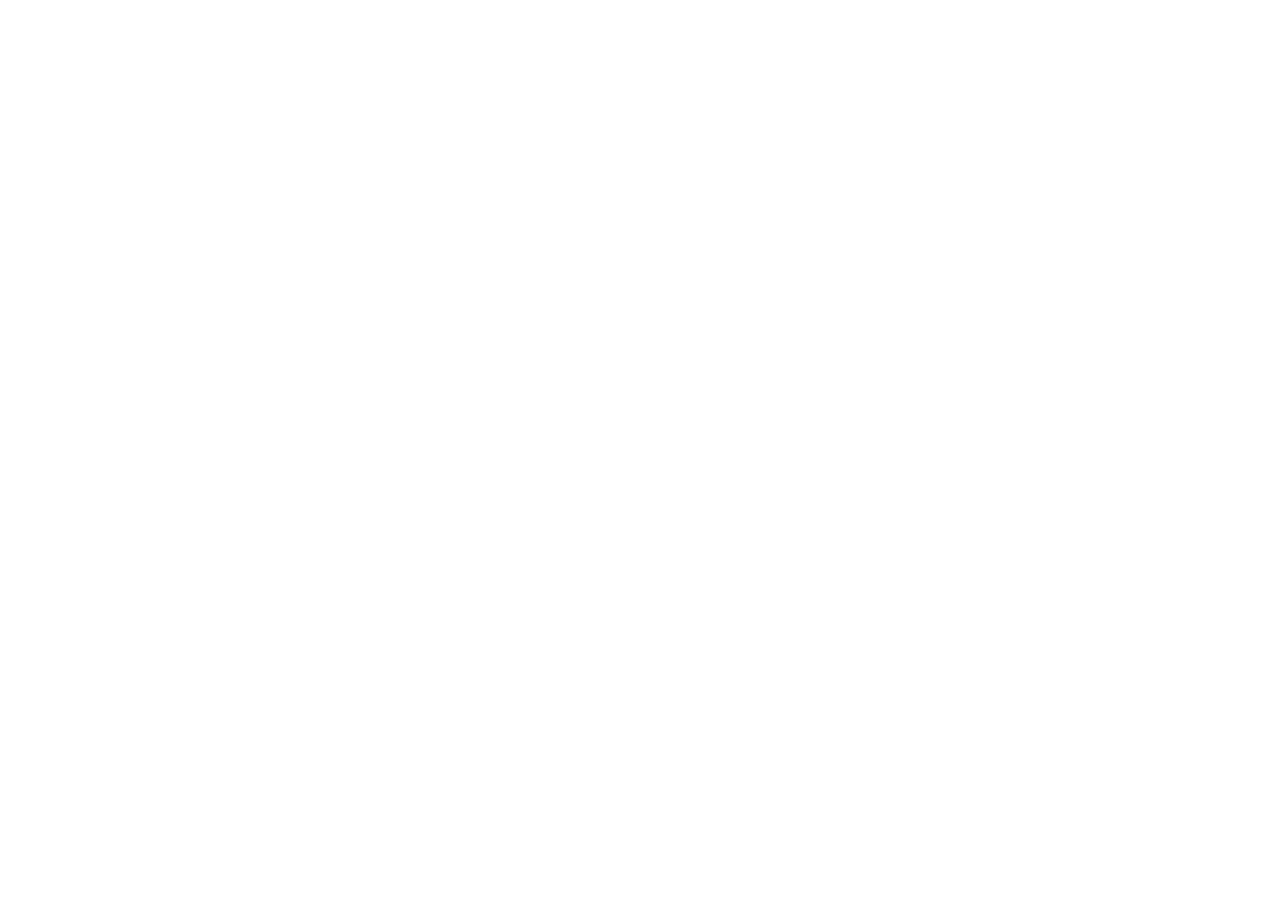
==== commit c9a88983: "轉址" ====
--- a/index.html
+++ b/index.html
@@ -1,31 +1,12 @@
 <!DOCTYPE html>
 <html lang="zh-tw">
-
-<head>
-
-  <!-- Google tag (gtag.js) -->
-  <script async src="https://www.googletagmanager.com/gtag/js?id=G-GYT0PRQZS4"></script>
-  <script>
-    window.dataLayer = window.dataLayer || [];
-    function gtag() { dataLayer.push(arguments); }
-    gtag('js', new Date());
-
-    gtag('config', 'G-GYT0PRQZS4');
-  </script>
-
-  <meta charset="UTF-8" />
-  <link rel="icon" type="image/png" href="[data-uri]" />
-  <meta name="viewport" content="width=device-width, initial-scale=1.0" />
-  <title>GranSaga zh-tw wiki index</title>
-  <script type="module" crossorigin src="/assets/index-91a5be90.js"></script>
-  <link rel="stylesheet" href="/assets/index-f09ca974.css">
-</head>
-
-
-
-<body>
-  <div id="app"></div>
-  
-</body>
-
-</html>+  <head>
+    <meta charset="UTF-8" />
+    <meta name="viewport" content="width=device-width, initial-scale=1.0" />
+    <script type="module" crossorigin src="/assets/index-794fceee.js"></script>
+  </head>
+  <body>
+    <div id="app"></div>
+    
+  </body>
+</html>
